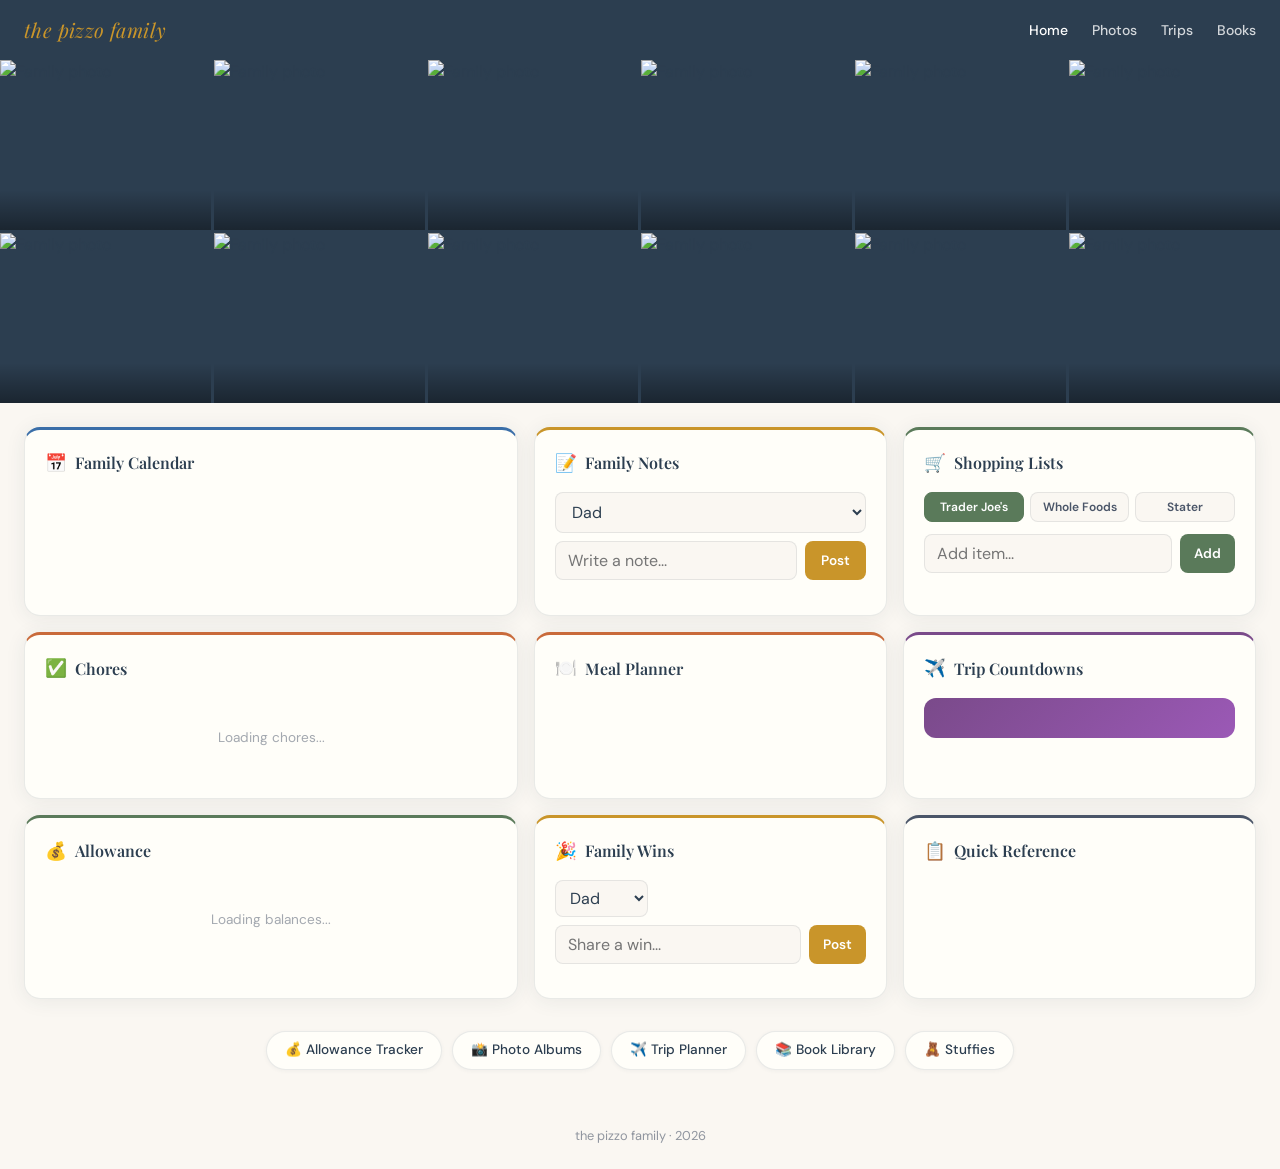
==== hub.html @ 110506f6 "Add Chores and Allowance read-only widgets - Chores widget: shows each kid's weekly earnings and tod" ====
<!DOCTYPE html>
<html lang="en">
<head>
    <meta charset="UTF-8">
    <meta name="viewport" content="width=device-width, initial-scale=1.0">
    <title>Pizzo Family Hub</title>
    <link rel="preconnect" href="https://fonts.googleapis.com">
    <link rel="preconnect" href="https://fonts.gstatic.com" crossorigin>
    <link href="https://fonts.googleapis.com/css2?family=Playfair+Display:ital,wght@0,400;0,600;0,700;1,400&family=DM+Sans:wght@400;500;600;700&display=swap" rel="stylesheet">
    <link rel="stylesheet" href="hub.css">
    <script src="https://www.gstatic.com/firebasejs/10.7.1/firebase-app-compat.js"></script>
    <script src="https://www.gstatic.com/firebasejs/10.7.1/firebase-database-compat.js"></script>
</head>
<body>

    <!-- Header -->
    <header class="hub-header">
        <div class="hub-header-inner">
            <a href="/hub.html" class="hub-logo"><em>the pizzo family</em></a>
            <nav class="hub-nav">
                <a href="/hub.html" class="hub-nav-link active">Home</a>
                <a href="/index.html" class="hub-nav-link">Photos</a>
                <a href="https://gabriel-trip-planner.netlify.app/" class="hub-nav-link">Trips</a>
                <a href="https://helenas-book-library.netlify.app/" class="hub-nav-link">Books</a>
            </nav>
        </div>
    </header>

    <!-- Photo Grid -->
    <section class="photo-grid">
        <div class="photo-grid-item"><img src="https://i.imgur.com/hs554rR.jpeg" alt="Family photo"><div class="photo-caption"></div></div>
        <div class="photo-grid-item"><img src="https://i.imgur.com/UxW60hx.jpeg" alt="Family photo"><div class="photo-caption"></div></div>
        <div class="photo-grid-item"><img src="https://i.imgur.com/bVp8I7u.jpeg" alt="Family photo"><div class="photo-caption"></div></div>
        <div class="photo-grid-item"><img src="https://i.imgur.com/3QiGgLa.jpeg" alt="Family photo"><div class="photo-caption"></div></div>
        <div class="photo-grid-item"><img src="https://i.imgur.com/uPMRhnF.jpeg" alt="Family photo"><div class="photo-caption"></div></div>
        <div class="photo-grid-item"><img src="https://i.imgur.com/1Nb2UMs.jpeg" alt="Family photo"><div class="photo-caption"></div></div>
        <div class="photo-grid-item"><img src="https://i.imgur.com/p9E9lai.jpeg" alt="Family photo"><div class="photo-caption"></div></div>
        <div class="photo-grid-item"><img src="https://i.imgur.com/K3nSDpT.jpeg" alt="Family photo"><div class="photo-caption"></div></div>
        <div class="photo-grid-item"><img src="https://i.imgur.com/9d0xZsc.jpeg" alt="Family photo"><div class="photo-caption"></div></div>
        <div class="photo-grid-item"><img src="https://i.imgur.com/GFf8aZe.jpeg" alt="Family photo"><div class="photo-caption"></div></div>
        <div class="photo-grid-item"><img src="https://i.imgur.com/hs554rR.jpeg" alt="Family photo"><div class="photo-caption"></div></div>
        <div class="photo-grid-item"><img src="https://i.imgur.com/UxW60hx.jpeg" alt="Family photo"><div class="photo-caption"></div></div>
    </section>

    <!-- Widget Grid -->
    <main class="widget-grid-container">
        <div class="widget-grid">

            <!-- Calendar Widget -->
            <div class="widget widget-calendar" id="widget-calendar">
                <div class="widget-header">
                    <div class="widget-title-group">
                        <span class="widget-icon">📅</span>
                        <h2 class="widget-title">Family Calendar</h2>
                    </div>
                    <a href="https://calendar.google.com" target="_blank" class="widget-action">Open →</a>
                </div>
                <div class="widget-body">
                    <div class="cal-mini" id="cal-mini"></div>
                    <div class="cal-events" id="cal-events"></div>
                    <div class="cal-error" id="cal-error" style="display:none;">Could not load calendar</div>
                </div>
            </div>

            <!-- Notes Widget -->
            <div class="widget widget-notes" id="widget-notes">
                <div class="widget-header">
                    <div class="widget-title-group">
                        <span class="widget-icon">📝</span>
                        <h2 class="widget-title">Family Notes</h2>
                    </div>
                    <span class="widget-action">Add →</span>
                </div>
                <div class="widget-body">
                    <div class="notes-form">
                        <select id="notes-author" class="notes-select">
                            <option value="Dad">Dad</option>
                            <option value="Mom">Mom</option>
                            <option value="Helena">Helena</option>
                            <option value="Maria">Maria</option>
                        </select>
                        <div class="notes-input-row">
                            <input type="text" id="notes-text" class="notes-input" placeholder="Write a note..." maxlength="200">
                            <button id="notes-post-btn" class="notes-post-btn">Post</button>
                        </div>
                    </div>
                    <div class="notes-list" id="notes-list"></div>
                </div>
            </div>

            <!-- Shopping Widget -->
            <div class="widget widget-shopping" id="widget-shopping">
                <div class="widget-header">
                    <div class="widget-title-group">
                        <span class="widget-icon">🛒</span>
                        <h2 class="widget-title">Shopping Lists</h2>
                    </div>
                    <span class="widget-action">View →</span>
                </div>
                <div class="widget-body">
                    <div class="shop-tabs">
                        <button class="shop-tab active" data-store="traderjoes">Trader Joe's</button>
                        <button class="shop-tab" data-store="wholefoods">Whole Foods</button>
                        <button class="shop-tab" data-store="stater">Stater</button>
                    </div>
                    <div class="shop-add-row">
                        <input type="text" id="shop-input" class="shop-input" placeholder="Add item...">
                        <button id="shop-add-btn" class="shop-add-btn">Add</button>
                    </div>
                    <div class="shop-list" id="shop-list"></div>
                    <div class="shop-footer" id="shop-footer"></div>
                </div>
            </div>

            <!-- Chores Widget -->
            <div class="widget widget-chores" id="widget-chores">
                <div class="widget-header">
                    <div class="widget-title-group">
                        <span class="widget-icon">✅</span>
                        <h2 class="widget-title">Chores</h2>
                    </div>
                    <a href="/kids-money-tracker.html" target="_blank" class="widget-action">Full board →</a>
                </div>
                <div class="widget-body">
                    <div class="chores-summary" id="chores-summary">
                        <div class="widget-placeholder">Loading chores...</div>
                    </div>
                </div>
            </div>

            <!-- Meals Widget -->
            <div class="widget widget-meals" id="widget-meals">
                <div class="widget-header">
                    <div class="widget-title-group">
                        <span class="widget-icon">🍽️</span>
                        <h2 class="widget-title">Meal Planner</h2>
                    </div>
                    <button class="widget-action" id="meals-clear-btn">Clear week</button>
                </div>
                <div class="widget-body">
                    <div class="meals-grid" id="meals-grid"></div>
                </div>
            </div>

            <!-- Countdown Widget -->
            <div class="widget widget-countdown" id="widget-countdown">
                <div class="widget-header">
                    <div class="widget-title-group">
                        <span class="widget-icon">✈️</span>
                        <h2 class="widget-title">Trip Countdowns</h2>
                    </div>
                    <button class="widget-action" id="trips-manage-btn">Manage →</button>
                </div>
                <div class="widget-body">
                    <div class="countdown-hero" id="countdown-hero"></div>
                    <div class="countdown-list" id="countdown-list"></div>
                    <div class="countdown-empty" id="countdown-empty" style="display:none;">No trips planned yet — add one!</div>
                </div>
            </div>

            <!-- Allowance Widget -->
            <div class="widget widget-allowance" id="widget-allowance">
                <div class="widget-header">
                    <div class="widget-title-group">
                        <span class="widget-icon">💰</span>
                        <h2 class="widget-title">Allowance</h2>
                    </div>
                    <a href="/kids-money-tracker.html" target="_blank" class="widget-action">View history →</a>
                </div>
                <div class="widget-body">
                    <div class="allowance-summary" id="allowance-summary">
                        <div class="widget-placeholder">Loading balances...</div>
                    </div>
                </div>
            </div>

            <!-- Wins Widget -->
            <div class="widget widget-wins" id="widget-wins">
                <div class="widget-header">
                    <div class="widget-title-group">
                        <span class="widget-icon">🎉</span>
                        <h2 class="widget-title">Family Wins</h2>
                    </div>
                    <span class="widget-action">Celebrate →</span>
                </div>
                <div class="widget-body">
                    <div class="wins-form">
                        <div class="wins-form-top">
                            <select id="wins-author" class="wins-select">
                                <option value="Dad">Dad</option>
                                <option value="Mom">Mom</option>
                                <option value="Helena">Helena</option>
                                <option value="Maria">Maria</option>
                            </select>
                            <div class="wins-emoji-picker" id="wins-emoji-picker"></div>
                        </div>
                        <div class="wins-input-row">
                            <input type="text" id="wins-text" class="wins-input" placeholder="Share a win..." maxlength="150">
                            <button id="wins-post-btn" class="wins-post-btn">Post</button>
                        </div>
                    </div>
                    <div class="wins-list" id="wins-list"></div>
                </div>
            </div>

            <!-- Quick Reference Widget -->
            <div class="widget widget-quickref" id="widget-quickref">
                <div class="widget-header">
                    <div class="widget-title-group">
                        <span class="widget-icon">📋</span>
                        <h2 class="widget-title">Quick Reference</h2>
                    </div>
                    <span class="widget-action">Edit →</span>
                </div>
                <div class="widget-body">
                    <div class="quickref-list" id="quickref-list"></div>
                </div>
            </div>

        </div>
    </main>

    <!-- App Links Row -->
    <section class="app-links">
        <a href="/kids-money-tracker.html" class="app-link-pill">💰 Allowance Tracker</a>
        <a href="/index.html" class="app-link-pill">📸 Photo Albums</a>
        <a href="https://gabriel-trip-planner.netlify.app/" class="app-link-pill">✈️ Trip Planner</a>
        <a href="https://helenas-book-library.netlify.app/" class="app-link-pill">📚 Book Library</a>
        <a href="https://el-project-de-stuffies.netlify.app/" class="app-link-pill">🧸 Stuffies</a>
    </section>

    <!-- Footer -->
    <footer class="hub-footer">
        <p>the pizzo family &middot; 2026</p>
    </footer>

    <!-- Trip Manage Modal -->
    <div class="modal-overlay" id="trips-modal" style="display:none;">
        <div class="modal">
            <div class="modal-header">
                <h3 class="modal-title">Manage Trips</h3>
                <button class="modal-close" id="trips-modal-close">&times;</button>
            </div>
            <div class="modal-body" id="trips-modal-body"></div>
            <div class="modal-footer">
                <button class="modal-add-btn" id="trips-add-btn">+ Add Trip</button>
            </div>
        </div>
    </div>

    <script src="hub.js"></script>
</body>
</html>
---- hub.css ----
/* ============================================
   Pizzo Family Hub — Styles
   ============================================ */

/* --- CSS Variables --- */
:root {
    --cream: #FAF7F2;
    --warm-white: #FFFEF9;
    --slate: #2C3E50;
    --slate-light: #4A5568;
    --gold: #C9952A;
    --gold-light: #F0D080;
    --terracotta: #C96A3A;
    --sage: #5A7A5A;
    --sage-light: #E8F0E8;
    --sky: #3A6EA8;
    --sky-light: #E8F0F8;
    --plum: #7A4A8A;
    --border: rgba(44, 62, 80, 0.1);
    --shadow: 0 2px 20px rgba(44, 62, 80, 0.08);
    --shadow-hover: 0 8px 40px rgba(44, 62, 80, 0.15);
}

/* --- Reset & Base --- */
*, *::before, *::after {
    box-sizing: border-box;
    margin: 0;
    padding: 0;
}

body {
    font-family: 'DM Sans', sans-serif;
    background: var(--cream);
    color: var(--slate);
    line-height: 1.5;
    -webkit-font-smoothing: antialiased;
}

/* --- Header --- */
.hub-header {
    background: var(--slate);
    position: sticky;
    top: 0;
    z-index: 100;
}

.hub-header-inner {
    max-width: 1280px;
    margin: 0 auto;
    padding: 0 24px;
    height: 60px;
    display: flex;
    align-items: center;
    justify-content: space-between;
}

.hub-logo {
    font-family: 'Playfair Display', serif;
    font-size: 1.25rem;
    color: var(--gold);
    text-decoration: none;
    letter-spacing: 0.02em;
}

.hub-nav {
    display: flex;
    gap: 24px;
}

.hub-nav-link {
    font-family: 'DM Sans', sans-serif;
    font-size: 0.875rem;
    font-weight: 500;
    color: rgba(255, 255, 255, 0.8);
    text-decoration: none;
    transition: color 0.2s;
}

.hub-nav-link:hover,
.hub-nav-link.active {
    color: #fff;
}

/* --- Photo Grid --- */
.photo-grid {
    display: grid;
    grid-template-columns: repeat(6, 1fr);
    grid-template-rows: repeat(2, 170px);
    gap: 3px;
    background: var(--slate);
}

.photo-grid-item {
    position: relative;
    overflow: hidden;
}

.photo-grid-item img {
    width: 100%;
    height: 100%;
    object-fit: cover;
    display: block;
    transition: transform 0.3s, filter 0.3s;
}

.photo-grid-item:hover img {
    transform: scale(1.05);
    filter: brightness(1.08);
}

.photo-caption {
    position: absolute;
    bottom: 0;
    left: 0;
    right: 0;
    height: 40px;
    background: linear-gradient(transparent, rgba(0, 0, 0, 0.4));
    display: flex;
    align-items: flex-end;
    padding: 0 8px 6px;
    font-size: 0.7rem;
    color: rgba(255, 255, 255, 0.9);
    pointer-events: none;
}

/* --- Widget Grid Container --- */
.widget-grid-container {
    max-width: 1280px;
    margin: 0 auto;
    padding: 24px;
}

.widget-grid {
    display: grid;
    grid-template-columns: 1.4fr 1fr 1fr;
    gap: 16px;
}

/* --- Widget Shell --- */
.widget {
    background: var(--warm-white);
    border-radius: 16px;
    border: 1px solid var(--border);
    box-shadow: var(--shadow);
    padding: 20px;
    border-top: 3px solid var(--slate-light);
    transition: transform 0.2s, box-shadow 0.2s;
}

.widget:hover {
    transform: translateY(-2px);
    box-shadow: var(--shadow-hover);
}

/* Widget accent colors */
.widget-calendar { border-top-color: var(--sky); }
.widget-notes { border-top-color: var(--gold); }
.widget-shopping { border-top-color: var(--sage); }
.widget-chores { border-top-color: var(--terracotta); }
.widget-meals { border-top-color: var(--terracotta); }
.widget-countdown { border-top-color: var(--plum); }
.widget-allowance { border-top-color: var(--sage); }
.widget-wins { border-top-color: var(--gold); }
.widget-quickref { border-top-color: var(--slate-light); }

/* Widget Header */
.widget-header {
    display: flex;
    align-items: center;
    justify-content: space-between;
    margin-bottom: 16px;
}

.widget-title-group {
    display: flex;
    align-items: center;
    gap: 8px;
}

.widget-icon {
    font-size: 1.1rem;
}

.widget-title {
    font-family: 'Playfair Display', serif;
    font-size: 1rem;
    font-weight: 600;
    color: var(--slate);
}

.widget-action {
    font-size: 0.8rem;
    font-weight: 500;
    color: var(--slate-light);
    text-decoration: none;
    opacity: 0;
    transition: opacity 0.2s;
    cursor: pointer;
}

.widget:hover .widget-action {
    opacity: 1;
}

/* Widget Body */
.widget-body {
    min-height: 80px;
}

.widget-placeholder {
    display: flex;
    align-items: center;
    justify-content: center;
    height: 80px;
    color: var(--slate-light);
    font-size: 0.85rem;
    opacity: 0.5;
}

/* --- Calendar Widget --- */
.cal-mini {
    margin-bottom: 14px;
}

.cal-mini-header {
    display: flex;
    align-items: center;
    justify-content: space-between;
    margin-bottom: 8px;
}

.cal-mini-title {
    font-family: 'Playfair Display', serif;
    font-size: 0.85rem;
    font-weight: 600;
    color: var(--slate);
}

.cal-mini-nav {
    background: none;
    border: none;
    cursor: pointer;
    font-size: 0.9rem;
    color: var(--slate-light);
    padding: 2px 6px;
    border-radius: 4px;
    transition: background 0.15s;
}

.cal-mini-nav:hover {
    background: var(--cream);
}

.cal-mini-grid {
    display: grid;
    grid-template-columns: repeat(7, 1fr);
    gap: 2px;
    text-align: center;
}

.cal-mini-dow {
    font-size: 0.65rem;
    font-weight: 600;
    color: var(--slate-light);
    padding: 4px 0;
    text-transform: uppercase;
}

.cal-mini-day {
    font-size: 0.75rem;
    padding: 4px 0;
    border-radius: 6px;
    position: relative;
    color: var(--slate-light);
}

.cal-mini-day.today {
    background: var(--sky);
    color: #fff;
    font-weight: 700;
}

.cal-mini-day.has-event::after {
    content: '';
    position: absolute;
    bottom: 2px;
    left: 50%;
    transform: translateX(-50%);
    width: 4px;
    height: 4px;
    border-radius: 50%;
    background: var(--sky);
}

.cal-mini-day.today.has-event::after {
    background: #fff;
}

.cal-mini-day.other-month {
    opacity: 0.3;
}

.cal-events {
    display: flex;
    flex-direction: column;
    gap: 8px;
}

.cal-event-card {
    display: flex;
    align-items: center;
    gap: 10px;
    padding: 10px 12px;
    background: var(--sky-light);
    border-radius: 8px;
    border-left: 3px solid var(--sky);
}

.cal-event-date {
    text-align: center;
    min-width: 36px;
    flex-shrink: 0;
}

.cal-event-month {
    font-size: 0.6rem;
    font-weight: 700;
    text-transform: uppercase;
    color: var(--sky);
    line-height: 1;
}

.cal-event-day {
    font-size: 1.1rem;
    font-weight: 700;
    color: var(--slate);
    line-height: 1.2;
}

.cal-event-name {
    font-size: 0.85rem;
    color: var(--slate);
    font-weight: 500;
}

.cal-error {
    text-align: center;
    padding: 20px 0;
    color: var(--slate-light);
    font-size: 0.85rem;
    opacity: 0.6;
}

/* --- Chores Widget --- */
.chores-summary {
    display: flex;
    flex-direction: column;
    gap: 10px;
}

.chores-kid-row {
    display: flex;
    align-items: center;
    justify-content: space-between;
    padding: 12px 14px;
    background: var(--cream);
    border-radius: 10px;
}

.chores-kid-name {
    font-weight: 600;
    font-size: 0.9rem;
    color: var(--slate);
}

.chores-kid-earnings {
    font-size: 1.1rem;
    font-weight: 700;
    color: var(--terracotta);
}

.chores-kid-label {
    font-size: 0.7rem;
    color: var(--slate-light);
    opacity: 0.7;
}

/* --- Allowance Widget --- */
.allowance-summary {
    display: flex;
    flex-direction: column;
    gap: 10px;
}

.allowance-kid-row {
    display: flex;
    align-items: center;
    justify-content: space-between;
    padding: 12px 14px;
    background: var(--cream);
    border-radius: 10px;
}

.allowance-kid-name {
    font-weight: 600;
    font-size: 0.9rem;
    color: var(--slate);
}

.allowance-kid-balance {
    font-size: 1.3rem;
    font-weight: 700;
    color: var(--sage);
}

/* --- Family Wins Widget --- */
.wins-form {
    margin-bottom: 14px;
}

.wins-form-top {
    display: flex;
    gap: 8px;
    align-items: center;
    margin-bottom: 8px;
}

.wins-select {
    padding: 6px 10px;
    border: 1px solid var(--border);
    border-radius: 8px;
    background: var(--cream);
    color: var(--slate);
    font-family: 'DM Sans', sans-serif;
    font-size: 16px;
    cursor: pointer;
}

.wins-select:focus {
    outline: none;
    border-color: var(--gold);
}

.wins-emoji-picker {
    display: flex;
    gap: 4px;
    flex-wrap: wrap;
    flex: 1;
}

.wins-emoji-btn {
    width: 28px;
    height: 28px;
    border: 2px solid transparent;
    border-radius: 6px;
    background: none;
    font-size: 0.9rem;
    cursor: pointer;
    transition: all 0.1s;
    display: flex;
    align-items: center;
    justify-content: center;
}

.wins-emoji-btn:hover {
    background: var(--cream);
}

.wins-emoji-btn.selected {
    border-color: var(--gold);
    background: var(--gold-light);
}

.wins-input-row {
    display: flex;
    gap: 8px;
}

.wins-input {
    flex: 1;
    padding: 8px 12px;
    border: 1px solid var(--border);
    border-radius: 8px;
    background: var(--cream);
    color: var(--slate);
    font-family: 'DM Sans', sans-serif;
    font-size: 16px;
}

.wins-input:focus {
    outline: none;
    border-color: var(--gold);
}

.wins-post-btn {
    padding: 8px 14px;
    background: var(--gold);
    color: #fff;
    border: none;
    border-radius: 8px;
    font-family: 'DM Sans', sans-serif;
    font-size: 0.85rem;
    font-weight: 600;
    cursor: pointer;
    transition: background 0.15s;
}

.wins-post-btn:hover {
    background: var(--terracotta);
}

.wins-list {
    display: flex;
    flex-direction: column;
    gap: 8px;
}

.win-item {
    display: flex;
    align-items: flex-start;
    gap: 8px;
    padding: 10px 12px;
    background: var(--cream);
    border-radius: 8px;
}

.win-emoji {
    font-size: 1.2rem;
    flex-shrink: 0;
}

.win-content {
    flex: 1;
}

.win-text {
    font-size: 0.85rem;
    color: var(--slate);
}

.win-meta {
    font-size: 0.7rem;
    color: var(--slate-light);
    opacity: 0.6;
    margin-top: 2px;
}

/* --- Meal Planner Widget --- */
.meals-grid {
    display: grid;
    grid-template-columns: repeat(4, 1fr);
    gap: 8px;
}

.meal-tile {
    background: var(--cream);
    border-radius: 10px;
    padding: 10px;
    text-align: center;
    cursor: pointer;
    transition: background 0.15s;
    min-height: 64px;
    display: flex;
    flex-direction: column;
    justify-content: center;
}

.meal-tile:hover {
    background: #f0ede8;
}

.meal-tile-day {
    font-size: 0.65rem;
    font-weight: 700;
    text-transform: uppercase;
    color: var(--terracotta);
    letter-spacing: 0.05em;
    margin-bottom: 4px;
}

.meal-tile-meal {
    font-size: 0.8rem;
    color: var(--slate);
    font-weight: 500;
}

.meal-tile-empty {
    font-size: 0.75rem;
    color: var(--slate-light);
    opacity: 0.5;
    font-style: italic;
}

.meal-tile-input {
    width: 100%;
    border: 1px solid var(--terracotta);
    border-radius: 6px;
    padding: 4px 6px;
    font-family: 'DM Sans', sans-serif;
    font-size: 16px;
    text-align: center;
    background: #fff;
    color: var(--slate);
}

.meal-tile-input:focus {
    outline: none;
    border-color: var(--terracotta);
}

/* --- Shopping Widget --- */
.shop-tabs {
    display: flex;
    gap: 6px;
    margin-bottom: 12px;
}

.shop-tab {
    flex: 1;
    padding: 6px 0;
    border: 1px solid var(--border);
    border-radius: 8px;
    background: var(--cream);
    color: var(--slate-light);
    font-family: 'DM Sans', sans-serif;
    font-size: 0.75rem;
    font-weight: 600;
    cursor: pointer;
    transition: all 0.15s;
}

.shop-tab.active {
    background: var(--sage);
    color: #fff;
    border-color: var(--sage);
}

.shop-add-row {
    display: flex;
    gap: 8px;
    margin-bottom: 12px;
}

.shop-input {
    flex: 1;
    padding: 8px 12px;
    border: 1px solid var(--border);
    border-radius: 8px;
    background: var(--cream);
    color: var(--slate);
    font-family: 'DM Sans', sans-serif;
    font-size: 16px;
}

.shop-input:focus {
    outline: none;
    border-color: var(--sage);
}

.shop-add-btn {
    padding: 8px 14px;
    background: var(--sage);
    color: #fff;
    border: none;
    border-radius: 8px;
    font-family: 'DM Sans', sans-serif;
    font-size: 0.85rem;
    font-weight: 600;
    cursor: pointer;
    transition: background 0.15s;
}

.shop-add-btn:hover {
    background: var(--terracotta);
}

.shop-list {
    display: flex;
    flex-direction: column;
    gap: 4px;
    max-height: 220px;
    overflow-y: auto;
}

.shop-item {
    display: flex;
    align-items: center;
    gap: 8px;
    padding: 6px 8px;
    border-radius: 6px;
    font-size: 0.85rem;
    transition: background 0.1s;
}

.shop-item:hover {
    background: var(--cream);
}

.shop-item input[type="checkbox"] {
    width: 18px;
    height: 18px;
    cursor: pointer;
    accent-color: var(--sage);
    flex-shrink: 0;
}

.shop-item-name {
    flex: 1;
    color: var(--slate);
}

.shop-item.checked .shop-item-name {
    text-decoration: line-through;
    opacity: 0.5;
}

.shop-footer {
    display: flex;
    align-items: center;
    justify-content: space-between;
    margin-top: 10px;
    font-size: 0.75rem;
    color: var(--slate-light);
}

.shop-clear-btn {
    background: none;
    border: none;
    color: var(--terracotta);
    font-size: 0.75rem;
    font-weight: 600;
    cursor: pointer;
    font-family: 'DM Sans', sans-serif;
}

.shop-clear-btn:hover {
    text-decoration: underline;
}

.shop-empty {
    text-align: center;
    padding: 16px 0;
    color: var(--sage);
    font-size: 0.85rem;
    opacity: 0.7;
}

/* --- Notes Widget --- */
.notes-form {
    margin-bottom: 14px;
}

.notes-select {
    width: 100%;
    padding: 8px 12px;
    border: 1px solid var(--border);
    border-radius: 8px;
    background: var(--cream);
    color: var(--slate);
    font-family: 'DM Sans', sans-serif;
    font-size: 16px;
    margin-bottom: 8px;
    cursor: pointer;
}

.notes-input-row {
    display: flex;
    gap: 8px;
}

.notes-input {
    flex: 1;
    padding: 8px 12px;
    border: 1px solid var(--border);
    border-radius: 8px;
    background: var(--cream);
    color: var(--slate);
    font-family: 'DM Sans', sans-serif;
    font-size: 16px;
}

.notes-input:focus,
.notes-select:focus {
    outline: none;
    border-color: var(--gold);
}

.notes-post-btn {
    padding: 8px 16px;
    background: var(--gold);
    color: #fff;
    border: none;
    border-radius: 8px;
    font-family: 'DM Sans', sans-serif;
    font-size: 0.85rem;
    font-weight: 600;
    cursor: pointer;
    transition: background 0.15s;
    white-space: nowrap;
}

.notes-post-btn:hover {
    background: var(--terracotta);
}

.notes-list {
    display: flex;
    flex-direction: column;
    gap: 8px;
    max-height: 260px;
    overflow-y: auto;
}

.note-item {
    display: flex;
    align-items: flex-start;
    gap: 10px;
    padding: 10px 12px;
    background: var(--cream);
    border-radius: 8px;
    position: relative;
}

.note-author {
    font-size: 0.7rem;
    font-weight: 700;
    padding: 2px 8px;
    border-radius: 4px;
    color: #fff;
    white-space: nowrap;
    flex-shrink: 0;
}

.note-author[data-author="Dad"] { background: var(--sky); }
.note-author[data-author="Mom"] { background: var(--plum); }
.note-author[data-author="Helena"] { background: var(--terracotta); }
.note-author[data-author="Maria"] { background: var(--sage); }

.note-content {
    flex: 1;
    min-width: 0;
}

.note-text {
    font-size: 0.85rem;
    color: var(--slate);
    word-break: break-word;
}

.note-time {
    font-size: 0.7rem;
    color: var(--slate-light);
    opacity: 0.6;
    margin-top: 2px;
}

.note-delete {
    background: none;
    border: none;
    color: var(--slate-light);
    font-size: 1rem;
    cursor: pointer;
    opacity: 0;
    transition: opacity 0.15s;
    padding: 0 4px;
    flex-shrink: 0;
}

.note-item:hover .note-delete {
    opacity: 0.5;
}

.note-delete:hover {
    opacity: 1 !important;
    color: var(--terracotta);
}

/* --- Trip Countdown Widget --- */
.countdown-hero {
    background: linear-gradient(135deg, var(--plum), #9B59B6);
    border-radius: 12px;
    padding: 20px;
    color: #fff;
    text-align: center;
    margin-bottom: 12px;
}

.countdown-hero-emoji {
    font-size: 2rem;
    margin-bottom: 4px;
}

.countdown-hero-name {
    font-family: 'Playfair Display', serif;
    font-size: 1.1rem;
    font-weight: 600;
    margin-bottom: 8px;
}

.countdown-hero-days {
    font-size: 2.5rem;
    font-weight: 700;
    line-height: 1;
}

.countdown-hero-label {
    font-size: 0.75rem;
    opacity: 0.85;
    margin-top: 2px;
}

.countdown-list {
    display: flex;
    flex-direction: column;
    gap: 8px;
}

.countdown-list-item {
    display: flex;
    align-items: center;
    justify-content: space-between;
    padding: 8px 12px;
    background: var(--cream);
    border-radius: 8px;
    font-size: 0.85rem;
}

.countdown-list-item-name {
    display: flex;
    align-items: center;
    gap: 6px;
}

.countdown-list-item-days {
    font-weight: 600;
    color: var(--plum);
    white-space: nowrap;
}

.countdown-empty {
    text-align: center;
    padding: 24px 0;
    color: var(--slate-light);
    font-size: 0.85rem;
    opacity: 0.6;
}

/* --- Quick Reference Widget --- */
.quickref-list {
    display: flex;
    flex-direction: column;
    gap: 0;
}

.quickref-row {
    display: flex;
    align-items: center;
    padding: 8px 0;
    border-bottom: 1px solid var(--border);
    font-size: 0.85rem;
}

.quickref-row:last-child {
    border-bottom: none;
}

.quickref-label {
    font-weight: 600;
    color: var(--slate);
    min-width: 80px;
    flex-shrink: 0;
}

.quickref-value {
    color: var(--slate-light);
}

/* Quick Reference Edit Mode */
.quickref-edit {
    display: flex;
    flex-direction: column;
    gap: 6px;
}

.quickref-edit-row {
    display: flex;
    gap: 6px;
    align-items: center;
}

.quickref-edit-label,
.quickref-edit-value {
    flex: 1;
    padding: 6px 10px;
    border: 1px solid var(--border);
    border-radius: 6px;
    font-family: 'DM Sans', sans-serif;
    font-size: 16px;
    color: var(--slate);
    background: #fff;
}

.quickref-edit-label {
    max-width: 100px;
    font-weight: 600;
}

.quickref-edit-label:focus,
.quickref-edit-value:focus {
    outline: none;
    border-color: var(--slate-light);
}

.quickref-remove-btn {
    background: none;
    border: none;
    color: var(--slate-light);
    font-size: 1.1rem;
    cursor: pointer;
    padding: 4px;
    opacity: 0.5;
    transition: opacity 0.15s;
}

.quickref-remove-btn:hover {
    opacity: 1;
    color: var(--terracotta);
}

.quickref-edit-actions {
    display: flex;
    justify-content: space-between;
    align-items: center;
    margin-top: 8px;
}

.quickref-add-row-btn {
    background: none;
    border: none;
    color: var(--sky);
    font-size: 0.8rem;
    font-weight: 600;
    cursor: pointer;
    font-family: 'DM Sans', sans-serif;
}

.quickref-add-row-btn:hover {
    text-decoration: underline;
}

.quickref-edit-btns {
    display: flex;
    gap: 8px;
}

.quickref-cancel-btn,
.quickref-save-btn {
    padding: 6px 14px;
    border: none;
    border-radius: 6px;
    font-family: 'DM Sans', sans-serif;
    font-size: 0.8rem;
    font-weight: 600;
    cursor: pointer;
    transition: background 0.15s;
}

.quickref-cancel-btn {
    background: var(--cream);
    color: var(--slate-light);
}

.quickref-cancel-btn:hover {
    background: #e8e5e0;
}

.quickref-save-btn {
    background: var(--slate);
    color: #fff;
}

.quickref-save-btn:hover {
    background: var(--sky);
}

/* --- Modal --- */
.modal-overlay {
    position: fixed;
    inset: 0;
    background: rgba(44, 62, 80, 0.5);
    display: flex;
    align-items: center;
    justify-content: center;
    z-index: 200;
    padding: 24px;
}

.modal {
    background: var(--warm-white);
    border-radius: 16px;
    width: 100%;
    max-width: 440px;
    box-shadow: 0 20px 60px rgba(44, 62, 80, 0.25);
    max-height: 80vh;
    display: flex;
    flex-direction: column;
}

.modal-header {
    display: flex;
    align-items: center;
    justify-content: space-between;
    padding: 16px 20px;
    border-bottom: 1px solid var(--border);
}

.modal-title {
    font-family: 'Playfair Display', serif;
    font-size: 1.1rem;
    font-weight: 600;
    color: var(--slate);
}

.modal-close {
    background: none;
    border: none;
    font-size: 1.5rem;
    color: var(--slate-light);
    cursor: pointer;
    padding: 0 4px;
}

.modal-close:hover {
    color: var(--terracotta);
}

.modal-body {
    padding: 16px 20px;
    overflow-y: auto;
    flex: 1;
    display: flex;
    flex-direction: column;
    gap: 10px;
}

.modal-footer {
    padding: 12px 20px;
    border-top: 1px solid var(--border);
}

.modal-add-btn {
    background: none;
    border: none;
    color: var(--sky);
    font-size: 0.85rem;
    font-weight: 600;
    cursor: pointer;
    font-family: 'DM Sans', sans-serif;
}

.modal-add-btn:hover {
    text-decoration: underline;
}

/* Trip modal rows */
.trip-modal-row {
    display: flex;
    gap: 8px;
    align-items: center;
    padding: 8px;
    background: var(--cream);
    border-radius: 8px;
}

.trip-modal-emoji {
    width: 40px;
    padding: 6px;
    border: 1px solid var(--border);
    border-radius: 6px;
    font-size: 16px;
    text-align: center;
    background: #fff;
}

.trip-modal-name {
    flex: 1;
    padding: 6px 10px;
    border: 1px solid var(--border);
    border-radius: 6px;
    font-family: 'DM Sans', sans-serif;
    font-size: 16px;
    color: var(--slate);
    background: #fff;
}

.trip-modal-date {
    padding: 6px 10px;
    border: 1px solid var(--border);
    border-radius: 6px;
    font-family: 'DM Sans', sans-serif;
    font-size: 16px;
    color: var(--slate);
    background: #fff;
}

.trip-modal-delete {
    background: none;
    border: none;
    color: var(--slate-light);
    font-size: 1.1rem;
    cursor: pointer;
    opacity: 0.5;
}

.trip-modal-delete:hover {
    opacity: 1;
    color: var(--terracotta);
}

.trip-modal-save {
    width: 100%;
    padding: 8px;
    margin-top: 8px;
    background: var(--plum);
    color: #fff;
    border: none;
    border-radius: 8px;
    font-family: 'DM Sans', sans-serif;
    font-size: 0.85rem;
    font-weight: 600;
    cursor: pointer;
    transition: background 0.15s;
}

.trip-modal-save:hover {
    background: var(--sky);
}

/* --- App Links Row --- */
.app-links {
    max-width: 1280px;
    margin: 0 auto;
    padding: 8px 24px 32px;
    display: flex;
    flex-wrap: wrap;
    gap: 10px;
    justify-content: center;
}

.app-link-pill {
    display: inline-flex;
    align-items: center;
    gap: 6px;
    padding: 8px 18px;
    background: var(--warm-white);
    border: 1px solid var(--border);
    border-radius: 999px;
    font-size: 0.85rem;
    font-weight: 500;
    color: var(--slate);
    text-decoration: none;
    transition: all 0.2s;
    box-shadow: 0 1px 4px rgba(44, 62, 80, 0.05);
}

.app-link-pill:hover {
    background: var(--slate);
    color: #fff;
    box-shadow: var(--shadow);
}

/* --- Footer --- */
.hub-footer {
    text-align: center;
    padding: 24px;
    font-size: 0.8rem;
    color: var(--slate-light);
    opacity: 0.6;
}

/* ============================================
   Responsive
   ============================================ */

/* Tablet */
@media (max-width: 960px) {
    .photo-grid {
        grid-template-columns: repeat(4, 1fr);
    }

    .widget-grid {
        grid-template-columns: 1fr 1fr;
    }
}

/* Mobile */
@media (max-width: 600px) {
    .photo-grid {
        grid-template-columns: repeat(3, 1fr);
        grid-template-rows: repeat(2, 130px);
    }

    .widget-grid {
        grid-template-columns: 1fr;
    }

    .hub-header-inner {
        padding: 0 16px;
    }

    .hub-nav {
        gap: 16px;
    }

    .hub-nav-link {
        font-size: 0.8rem;
    }

    .widget-grid-container {
        padding: 16px;
    }

    .widget-grid {
        gap: 12px;
    }

    .app-links {
        padding: 8px 16px 24px;
    }

    /* Ensure widget actions are always visible on touch */
    .widget-action {
        opacity: 1;
    }
}

/* Prevent iOS zoom on inputs */
input, select, textarea {
    font-size: 16px;
}
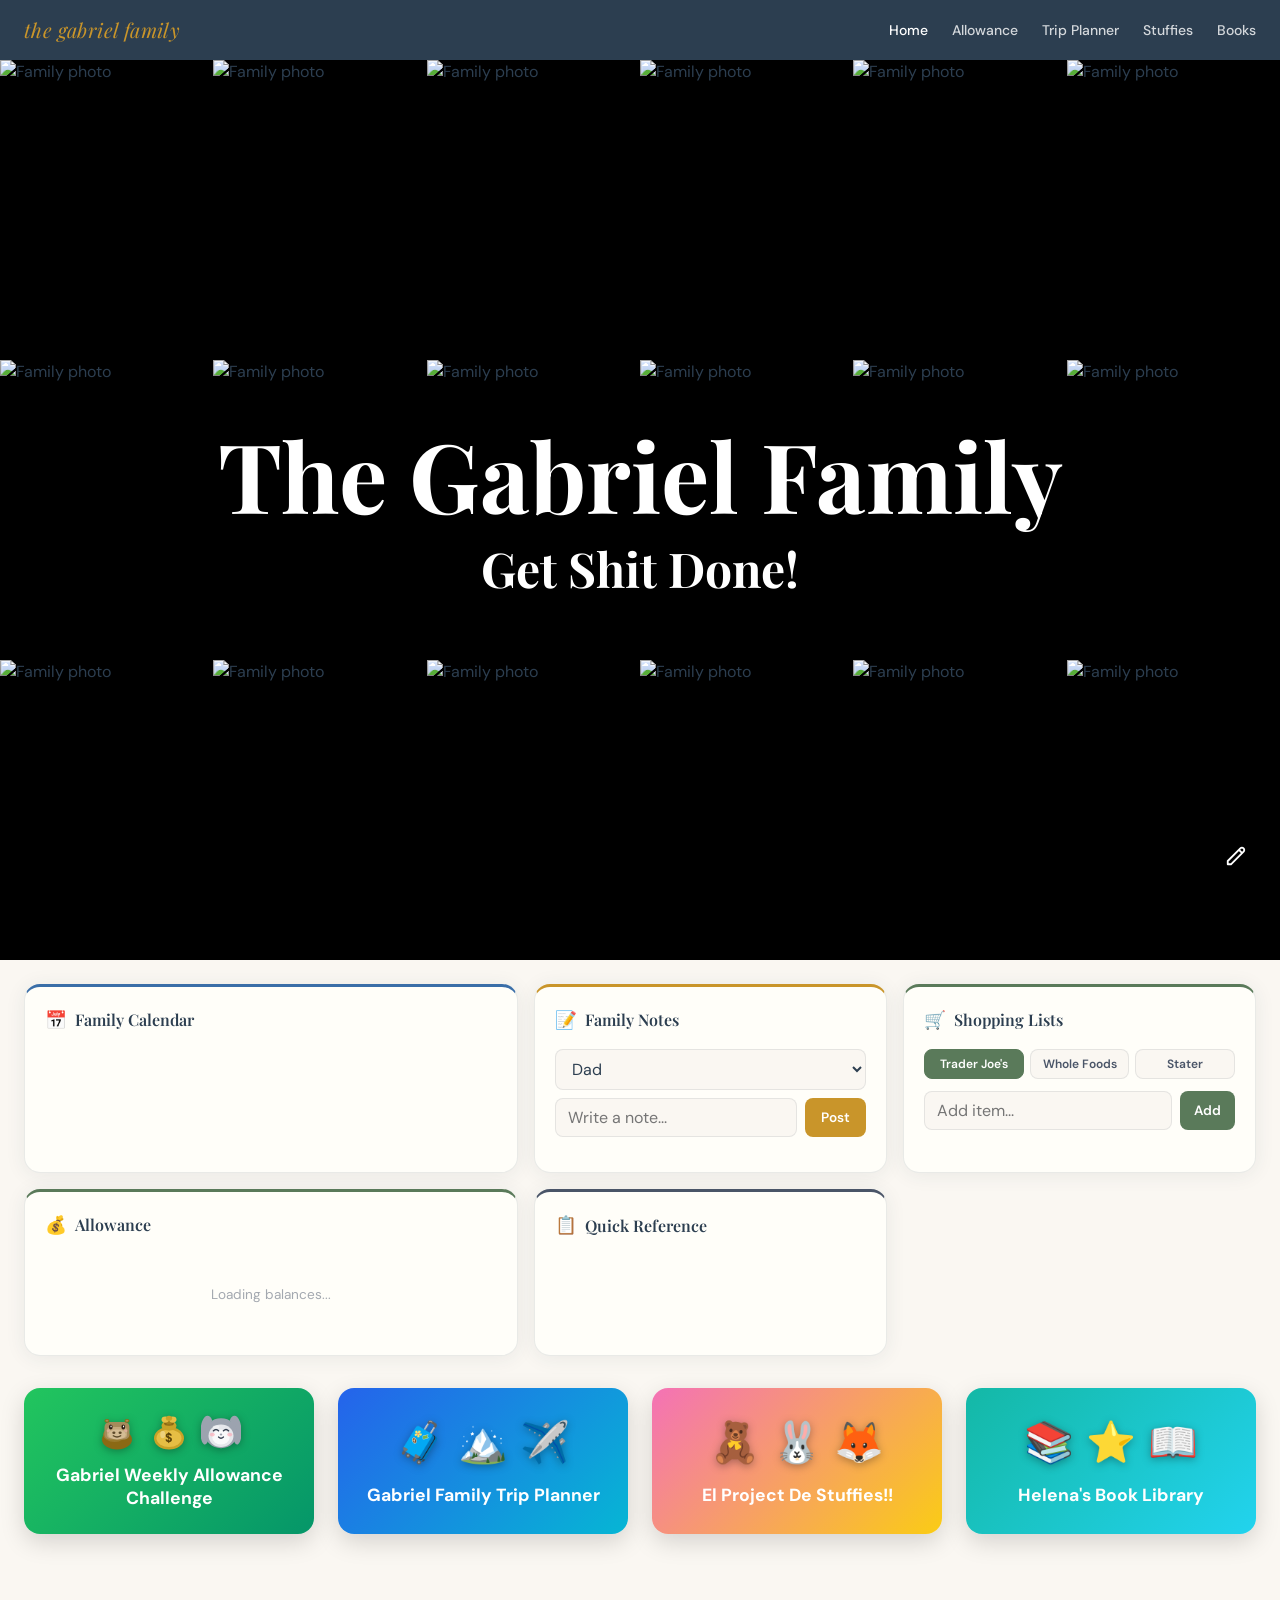
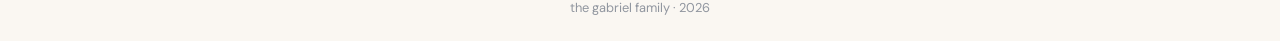
==== commit ff4f9b1b: "Revise hub: hero photo grid with edit mode, remove 4 widgets, add app tiles - Photo grid expanded to" ====
--- a/hub.html
+++ b/hub.html
@@ -3,43 +3,57 @@
 <head>
     <meta charset="UTF-8">
     <meta name="viewport" content="width=device-width, initial-scale=1.0">
-    <title>Pizzo Family Hub</title>
+    <title>Gabriel Family Hub</title>
     <link rel="preconnect" href="https://fonts.googleapis.com">
     <link rel="preconnect" href="https://fonts.gstatic.com" crossorigin>
     <link href="https://fonts.googleapis.com/css2?family=Playfair+Display:ital,wght@0,400;0,600;0,700;1,400&family=DM+Sans:wght@400;500;600;700&display=swap" rel="stylesheet">
     <link rel="stylesheet" href="hub.css">
     <script src="https://www.gstatic.com/firebasejs/10.7.1/firebase-app-compat.js"></script>
     <script src="https://www.gstatic.com/firebasejs/10.7.1/firebase-database-compat.js"></script>
+    <script src="https://www.gstatic.com/firebasejs/10.7.1/firebase-storage-compat.js"></script>
 </head>
 <body>
 
     <!-- Header -->
     <header class="hub-header">
         <div class="hub-header-inner">
-            <a href="/hub.html" class="hub-logo"><em>the pizzo family</em></a>
+            <a href="/hub.html" class="hub-logo"><em>the gabriel family</em></a>
             <nav class="hub-nav">
                 <a href="/hub.html" class="hub-nav-link active">Home</a>
-                <a href="/index.html" class="hub-nav-link">Photos</a>
-                <a href="https://gabriel-trip-planner.netlify.app/" class="hub-nav-link">Trips</a>
+                <a href="/kids-money-tracker.html" class="hub-nav-link">Allowance</a>
+                <a href="https://gabriel-trip-planner.netlify.app/" class="hub-nav-link">Trip Planner</a>
+                <a href="https://el-project-de-stuffies.netlify.app/" class="hub-nav-link">Stuffies</a>
                 <a href="https://helenas-book-library.netlify.app/" class="hub-nav-link">Books</a>
             </nav>
         </div>
     </header>
 
-    <!-- Photo Grid -->
-    <section class="photo-grid">
-        <div class="photo-grid-item"><img src="https://i.imgur.com/hs554rR.jpeg" alt="Family photo"><div class="photo-caption"></div></div>
-        <div class="photo-grid-item"><img src="https://i.imgur.com/UxW60hx.jpeg" alt="Family photo"><div class="photo-caption"></div></div>
-        <div class="photo-grid-item"><img src="https://i.imgur.com/bVp8I7u.jpeg" alt="Family photo"><div class="photo-caption"></div></div>
-        <div class="photo-grid-item"><img src="https://i.imgur.com/3QiGgLa.jpeg" alt="Family photo"><div class="photo-caption"></div></div>
-        <div class="photo-grid-item"><img src="https://i.imgur.com/uPMRhnF.jpeg" alt="Family photo"><div class="photo-caption"></div></div>
-        <div class="photo-grid-item"><img src="https://i.imgur.com/1Nb2UMs.jpeg" alt="Family photo"><div class="photo-caption"></div></div>
-        <div class="photo-grid-item"><img src="https://i.imgur.com/p9E9lai.jpeg" alt="Family photo"><div class="photo-caption"></div></div>
-        <div class="photo-grid-item"><img src="https://i.imgur.com/K3nSDpT.jpeg" alt="Family photo"><div class="photo-caption"></div></div>
-        <div class="photo-grid-item"><img src="https://i.imgur.com/9d0xZsc.jpeg" alt="Family photo"><div class="photo-caption"></div></div>
-        <div class="photo-grid-item"><img src="https://i.imgur.com/GFf8aZe.jpeg" alt="Family photo"><div class="photo-caption"></div></div>
-        <div class="photo-grid-item"><img src="https://i.imgur.com/hs554rR.jpeg" alt="Family photo"><div class="photo-caption"></div></div>
-        <div class="photo-grid-item"><img src="https://i.imgur.com/UxW60hx.jpeg" alt="Family photo"><div class="photo-caption"></div></div>
+    <!-- Photo Grid Hero -->
+    <section class="photo-hero">
+        <div class="photo-grid" id="photoGrid">
+        <div class="photo-grid-item"><img src="https://i.imgur.com/hs554rR.jpeg" alt="Family photo" loading="lazy"><div class="photo-caption"></div></div>
+        <div class="photo-grid-item"><img src="https://i.imgur.com/UxW60hx.jpeg" alt="Family photo" loading="lazy"><div class="photo-caption"></div></div>
+        <div class="photo-grid-item"><img src="https://i.imgur.com/bVp8I7u.jpeg" alt="Family photo" loading="lazy"><div class="photo-caption"></div></div>
+        <div class="photo-grid-item"><img src="https://i.imgur.com/3QiGgLa.jpeg" alt="Family photo" loading="lazy"><div class="photo-caption"></div></div>
+        <div class="photo-grid-item"><img src="https://i.imgur.com/uPMRhnF.jpeg" alt="Family photo" loading="lazy"><div class="photo-caption"></div></div>
+        <div class="photo-grid-item"><img src="https://i.imgur.com/1Nb2UMs.jpeg" alt="Family photo" loading="lazy"><div class="photo-caption"></div></div>
+        <div class="photo-grid-item"><img src="https://i.imgur.com/p9E9lai.jpeg" alt="Family photo" loading="lazy"><div class="photo-caption"></div></div>
+        <div class="photo-grid-item"><img src="https://i.imgur.com/K3nSDpT.jpeg" alt="Family photo" loading="lazy"><div class="photo-caption"></div></div>
+        <div class="photo-grid-item"><img src="https://i.imgur.com/9d0xZsc.jpeg" alt="Family photo" loading="lazy"><div class="photo-caption"></div></div>
+        <div class="photo-grid-item"><img src="https://i.imgur.com/GFf8aZe.jpeg" alt="Family photo" loading="lazy"><div class="photo-caption"></div></div>
+        <div class="photo-grid-item"><img src="https://i.imgur.com/hs554rR.jpeg" alt="Family photo" loading="lazy"><div class="photo-caption"></div></div>
+        <div class="photo-grid-item"><img src="https://i.imgur.com/UxW60hx.jpeg" alt="Family photo" loading="lazy"><div class="photo-caption"></div></div>
+        <div class="photo-grid-item"><img src="https://i.imgur.com/bVp8I7u.jpeg" alt="Family photo" loading="lazy"><div class="photo-caption"></div></div>
+        <div class="photo-grid-item"><img src="https://i.imgur.com/3QiGgLa.jpeg" alt="Family photo" loading="lazy"><div class="photo-caption"></div></div>
+        <div class="photo-grid-item"><img src="https://i.imgur.com/uPMRhnF.jpeg" alt="Family photo" loading="lazy"><div class="photo-caption"></div></div>
+        <div class="photo-grid-item"><img src="https://i.imgur.com/1Nb2UMs.jpeg" alt="Family photo" loading="lazy"><div class="photo-caption"></div></div>
+        <div class="photo-grid-item"><img src="https://i.imgur.com/p9E9lai.jpeg" alt="Family photo" loading="lazy"><div class="photo-caption"></div></div>
+        <div class="photo-grid-item"><img src="https://i.imgur.com/K3nSDpT.jpeg" alt="Family photo" loading="lazy"><div class="photo-caption"></div></div>
+        </div>
+        <div class="photo-hero-text">
+            <h1 class="photo-hero-title">The Gabriel Family</h1>
+            <p class="photo-hero-subtitle">Get Shit Done!</p>
+        </div>
     </section>
 
     <!-- Widget Grid -->
@@ -112,52 +126,6 @@
                 </div>
             </div>
 
-            <!-- Chores Widget -->
-            <div class="widget widget-chores" id="widget-chores">
-                <div class="widget-header">
-                    <div class="widget-title-group">
-                        <span class="widget-icon">✅</span>
-                        <h2 class="widget-title">Chores</h2>
-                    </div>
-                    <a href="/kids-money-tracker.html" target="_blank" class="widget-action">Full board →</a>
-                </div>
-                <div class="widget-body">
-                    <div class="chores-summary" id="chores-summary">
-                        <div class="widget-placeholder">Loading chores...</div>
-                    </div>
-                </div>
-            </div>
-
-            <!-- Meals Widget -->
-            <div class="widget widget-meals" id="widget-meals">
-                <div class="widget-header">
-                    <div class="widget-title-group">
-                        <span class="widget-icon">🍽️</span>
-                        <h2 class="widget-title">Meal Planner</h2>
-                    </div>
-                    <button class="widget-action" id="meals-clear-btn">Clear week</button>
-                </div>
-                <div class="widget-body">
-                    <div class="meals-grid" id="meals-grid"></div>
-                </div>
-            </div>
-
-            <!-- Countdown Widget -->
-            <div class="widget widget-countdown" id="widget-countdown">
-                <div class="widget-header">
-                    <div class="widget-title-group">
-                        <span class="widget-icon">✈️</span>
-                        <h2 class="widget-title">Trip Countdowns</h2>
-                    </div>
-                    <button class="widget-action" id="trips-manage-btn">Manage →</button>
-                </div>
-                <div class="widget-body">
-                    <div class="countdown-hero" id="countdown-hero"></div>
-                    <div class="countdown-list" id="countdown-list"></div>
-                    <div class="countdown-empty" id="countdown-empty" style="display:none;">No trips planned yet — add one!</div>
-                </div>
-            </div>
-
             <!-- Allowance Widget -->
             <div class="widget widget-allowance" id="widget-allowance">
                 <div class="widget-header">
@@ -174,35 +142,6 @@
                 </div>
             </div>
 
-            <!-- Wins Widget -->
-            <div class="widget widget-wins" id="widget-wins">
-                <div class="widget-header">
-                    <div class="widget-title-group">
-                        <span class="widget-icon">🎉</span>
-                        <h2 class="widget-title">Family Wins</h2>
-                    </div>
-                    <span class="widget-action">Celebrate →</span>
-                </div>
-                <div class="widget-body">
-                    <div class="wins-form">
-                        <div class="wins-form-top">
-                            <select id="wins-author" class="wins-select">
-                                <option value="Dad">Dad</option>
-                                <option value="Mom">Mom</option>
-                                <option value="Helena">Helena</option>
-                                <option value="Maria">Maria</option>
-                            </select>
-                            <div class="wins-emoji-picker" id="wins-emoji-picker"></div>
-                        </div>
-                        <div class="wins-input-row">
-                            <input type="text" id="wins-text" class="wins-input" placeholder="Share a win..." maxlength="150">
-                            <button id="wins-post-btn" class="wins-post-btn">Post</button>
-                        </div>
-                    </div>
-                    <div class="wins-list" id="wins-list"></div>
-                </div>
-            </div>
-
             <!-- Quick Reference Widget -->
             <div class="widget widget-quickref" id="widget-quickref">
                 <div class="widget-header">
@@ -220,33 +159,112 @@
         </div>
     </main>
 
-    <!-- App Links Row -->
-    <section class="app-links">
-        <a href="/kids-money-tracker.html" class="app-link-pill">💰 Allowance Tracker</a>
-        <a href="/index.html" class="app-link-pill">📸 Photo Albums</a>
-        <a href="https://gabriel-trip-planner.netlify.app/" class="app-link-pill">✈️ Trip Planner</a>
-        <a href="https://helenas-book-library.netlify.app/" class="app-link-pill">📚 Book Library</a>
-        <a href="https://el-project-de-stuffies.netlify.app/" class="app-link-pill">🧸 Stuffies</a>
+    <!-- App Tiles -->
+    <section class="app-tiles-section">
+        <div class="app-tiles-grid">
+            <!-- Allowance Tracker Card -->
+            <a href="/kids-money-tracker.html" class="app-tile app-tile-allowance">
+                <div class="app-tile-icons">
+                    <!-- Capybara SVG -->
+                    <svg width="40" height="40" viewBox="0 0 64 64" class="app-tile-svg">
+                        <ellipse cx="32" cy="44" rx="24" ry="16" fill="#8B6914"/>
+                        <ellipse cx="28" cy="36" rx="18" ry="12" fill="#9A7B2C"/>
+                        <rect x="12" y="16" rx="8" ry="8" width="40" height="28" fill="#A68B5B"/>
+                        <rect x="16" y="24" rx="6" ry="6" width="32" height="18" fill="#C4A97D"/>
+                        <ellipse cx="32" cy="36" rx="14" ry="8" fill="#D4BC94"/>
+                        <ellipse cx="27" cy="33" rx="2.5" ry="2" fill="#5D4A2A"/>
+                        <ellipse cx="37" cy="33" rx="2.5" ry="2" fill="#5D4A2A"/>
+                        <path d="M 26 38 Q 32 42 38 38" stroke="#5D4A2A" stroke-width="2" fill="none" stroke-linecap="round"/>
+                        <ellipse cx="22" cy="24" rx="3" ry="4" fill="#2D1F14"/>
+                        <ellipse cx="42" cy="24" rx="3" ry="4" fill="#2D1F14"/>
+                        <ellipse cx="22.5" cy="23" rx="1" ry="1.5" fill="white"/>
+                        <ellipse cx="42.5" cy="23" rx="1" ry="1.5" fill="white"/>
+                        <ellipse cx="16" cy="14" rx="4" ry="3" fill="#8B6914"/>
+                        <ellipse cx="48" cy="14" rx="4" ry="3" fill="#8B6914"/>
+                        <ellipse cx="16" cy="14" rx="2.5" ry="1.5" fill="#A68B5B"/>
+                        <ellipse cx="48" cy="14" rx="2.5" ry="1.5" fill="#A68B5B"/>
+                        <ellipse cx="18" cy="30" rx="3" ry="2" fill="#FFB6C1" opacity="0.4"/>
+                        <ellipse cx="46" cy="30" rx="3" ry="2" fill="#FFB6C1" opacity="0.4"/>
+                    </svg>
+                    <!-- Money Sack SVG -->
+                    <svg width="40" height="40" viewBox="0 0 64 64" class="app-tile-svg">
+                        <ellipse cx="32" cy="42" rx="24" ry="18" fill="#C9A227"/>
+                        <ellipse cx="32" cy="42" rx="20" ry="14" fill="#E6BE44"/>
+                        <ellipse cx="32" cy="22" rx="12" ry="8" fill="#C9A227"/>
+                        <rect x="26" y="20" width="12" height="8" fill="#C9A227"/>
+                        <ellipse cx="32" cy="18" rx="8" ry="4" fill="#8B6914"/>
+                        <rect x="28" y="14" width="8" height="6" fill="#A37F1A"/>
+                        <ellipse cx="26" cy="12" rx="6" ry="5" fill="#E6BE44"/>
+                        <ellipse cx="38" cy="12" rx="6" ry="5" fill="#E6BE44"/>
+                        <ellipse cx="32" cy="10" rx="5" ry="4" fill="#C9A227"/>
+                        <text x="32" y="48" text-anchor="middle" font-size="20" font-weight="bold" fill="#5D4408">$</text>
+                        <ellipse cx="22" cy="36" rx="4" ry="6" fill="white" opacity="0.3"/>
+                    </svg>
+                    <!-- Squishmallow SVG -->
+                    <svg width="40" height="40" viewBox="0 0 64 64" class="app-tile-svg">
+                        <path d="M 18 14 C 16 6, 10 4, 6 8 C 0 14, -2 28, 0 42 C 1 48, 4 52, 6 52 C 10 52, 12 46, 12 38 C 12 28, 14 18, 18 14" fill="#9CA3AF"/>
+                        <path d="M 46 14 C 48 6, 54 4, 58 8 C 64 14, 66 28, 64 42 C 63 48, 60 52, 58 52 C 54 52, 52 46, 52 38 C 52 28, 50 18, 46 14" fill="#9CA3AF"/>
+                        <ellipse cx="32" cy="34" rx="26" ry="24" fill="#9CA3AF"/>
+                        <ellipse cx="32" cy="38" rx="20" ry="18" fill="#E5E7EB"/>
+                        <ellipse cx="32" cy="40" rx="14" ry="12" fill="#F9FAFB"/>
+                        <path d="M 20 30 Q 24 26 28 30" stroke="#374151" stroke-width="2.5" fill="none" stroke-linecap="round"/>
+                        <path d="M 36 30 Q 40 26 44 30" stroke="#374151" stroke-width="2.5" fill="none" stroke-linecap="round"/>
+                        <ellipse cx="32" cy="36" rx="2" ry="1.5" fill="#9CA3AF"/>
+                        <path d="M 28 40 Q 32 44 36 40" stroke="#374151" stroke-width="2" fill="none" stroke-linecap="round"/>
+                        <ellipse cx="18" cy="36" rx="4" ry="3" fill="#FDA4AF" opacity="0.6"/>
+                        <ellipse cx="46" cy="36" rx="4" ry="3" fill="#FDA4AF" opacity="0.6"/>
+                        <ellipse cx="24" cy="24" rx="5" ry="3" fill="white" opacity="0.4"/>
+                    </svg>
+                </div>
+                <h3 class="app-tile-title">Gabriel Weekly Allowance Challenge</h3>
+            </a>
+
+            <!-- Trip Planner Card -->
+            <a href="https://gabriel-trip-planner.netlify.app/" class="app-tile app-tile-trips">
+                <div class="app-tile-icons">
+                    <span class="app-tile-emoji">🧳</span>
+                    <span class="app-tile-emoji">🏔️</span>
+                    <span class="app-tile-emoji">✈️</span>
+                </div>
+                <h3 class="app-tile-title">Gabriel Family Trip Planner</h3>
+            </a>
+
+            <!-- Stuffies Card -->
+            <a href="https://el-project-de-stuffies.netlify.app/" class="app-tile app-tile-stuffies">
+                <div class="app-tile-icons">
+                    <span class="app-tile-emoji">🧸</span>
+                    <span class="app-tile-emoji">🐰</span>
+                    <span class="app-tile-emoji">🦊</span>
+                </div>
+                <h3 class="app-tile-title">El Project De Stuffies!!</h3>
+            </a>
+
+            <!-- Book Library Card -->
+            <a href="https://helenas-book-library.netlify.app/" class="app-tile app-tile-books">
+                <div class="app-tile-icons">
+                    <span class="app-tile-emoji">📚</span>
+                    <span class="app-tile-emoji">⭐</span>
+                    <span class="app-tile-emoji">📖</span>
+                </div>
+                <h3 class="app-tile-title">Helena's Book Library</h3>
+            </a>
+        </div>
     </section>
 
     <!-- Footer -->
     <footer class="hub-footer">
-        <p>the pizzo family &middot; 2026</p>
+        <p>the gabriel family &middot; 2026</p>
     </footer>
 
-    <!-- Trip Manage Modal -->
-    <div class="modal-overlay" id="trips-modal" style="display:none;">
-        <div class="modal">
-            <div class="modal-header">
-                <h3 class="modal-title">Manage Trips</h3>
-                <button class="modal-close" id="trips-modal-close">&times;</button>
-            </div>
-            <div class="modal-body" id="trips-modal-body"></div>
-            <div class="modal-footer">
-                <button class="modal-add-btn" id="trips-add-btn">+ Add Trip</button>
-            </div>
-        </div>
-    </div>
+    <!-- Edit toggle button (hidden until Firebase loads) -->
+    <button id="editToggleBtn" class="edit-toggle-btn" title="Edit photos">
+        <svg fill="none" stroke="currentColor" viewBox="0 0 24 24">
+            <path stroke-linecap="round" stroke-linejoin="round" stroke-width="2" d="M15.232 5.232l3.536 3.536m-2.036-5.036a2.5 2.5 0 113.536 3.536L6.5 21.036H3v-3.572L16.732 3.732z"/>
+        </svg>
+    </button>
+
+    <!-- Hidden file input for photo uploads -->
+    <input type="file" id="photoFileInput" accept="image/*" style="display:none" />
 
     <script src="hub.js"></script>
 </body>
--- a/hub.css
+++ b/hub.css
@@ -1,5 +1,5 @@
 /* ============================================
-   Pizzo Family Hub — Styles
+   Gabriel Family Hub — Styles
    ============================================ */
 
 /* --- CSS Variables --- */
@@ -81,18 +81,60 @@
     color: #fff;
 }
 
-/* --- Photo Grid --- */
+/* --- Photo Grid Hero --- */
+.photo-hero {
+    position: relative;
+    min-height: 100vh;
+    background: #000;
+    overflow: hidden;
+}
+
 .photo-grid {
+    position: absolute;
+    inset: 0;
     display: grid;
     grid-template-columns: repeat(6, 1fr);
-    grid-template-rows: repeat(2, 170px);
-    gap: 3px;
-    background: var(--slate);
+    grid-template-rows: repeat(3, 1fr);
+    gap: 0;
+    background: #000;
+}
+
+.photo-hero-text {
+    position: relative;
+    z-index: 1;
+    display: flex;
+    flex-direction: column;
+    align-items: center;
+    justify-content: center;
+    min-height: 100vh;
+    pointer-events: none;
+    text-align: center;
+    padding: 0 24px;
+}
+
+.photo-hero-title {
+    font-family: 'Playfair Display', serif;
+    font-size: clamp(3rem, 8vw, 6rem);
+    font-weight: 700;
+    color: #fff;
+    text-shadow: 0 2px 20px rgba(0, 0, 0, 0.5);
+    margin-bottom: 12px;
+    line-height: 1.1;
+}
+
+.photo-hero-subtitle {
+    font-family: 'Playfair Display', serif;
+    font-size: clamp(1.5rem, 4vw, 3rem);
+    font-weight: 700;
+    color: #fff;
+    text-shadow: 0 2px 20px rgba(0, 0, 0, 0.5);
+    line-height: 1.2;
 }
 
 .photo-grid-item {
     position: relative;
     overflow: hidden;
+    cursor: default;
 }
 
 .photo-grid-item img {
@@ -121,6 +163,169 @@
     font-size: 0.7rem;
     color: rgba(255, 255, 255, 0.9);
     pointer-events: none;
+}
+
+/* --- Photo Edit Mode --- */
+.photo-overlay {
+    position: absolute;
+    inset: 0;
+    background: rgba(0, 0, 0, 0.5);
+    display: none;
+    flex-direction: column;
+    align-items: center;
+    justify-content: center;
+    color: white;
+    cursor: pointer;
+    transition: background 0.2s ease;
+}
+
+.photo-overlay:hover {
+    background: rgba(0, 0, 0, 0.65);
+}
+
+.photo-overlay .overlay-buttons {
+    display: flex;
+    gap: 16px;
+}
+
+.photo-overlay .overlay-btn {
+    display: flex;
+    flex-direction: column;
+    align-items: center;
+    cursor: pointer;
+    padding: 8px 12px;
+    border-radius: 8px;
+    transition: background 0.2s;
+}
+
+.photo-overlay .overlay-btn:hover {
+    background: rgba(255, 255, 255, 0.15);
+}
+
+.photo-overlay svg {
+    width: 28px;
+    height: 28px;
+    margin-bottom: 4px;
+}
+
+.photo-overlay span {
+    font-size: 11px;
+    font-weight: 600;
+    text-transform: uppercase;
+    letter-spacing: 0.05em;
+}
+
+.edit-mode .photo-overlay {
+    display: flex;
+}
+
+.edit-mode .photo-grid-item {
+    cursor: pointer;
+}
+
+.edit-mode .photo-grid-item:hover img {
+    transform: none;
+    filter: none;
+}
+
+.edit-mode ~ .photo-hero-text {
+    display: none;
+}
+
+.photo-grid-item.uploading img {
+    filter: brightness(0.4);
+}
+
+.photo-grid-item .upload-progress {
+    position: absolute;
+    inset: 0;
+    display: none;
+    flex-direction: column;
+    align-items: center;
+    justify-content: center;
+    color: white;
+    font-size: 14px;
+    font-weight: 700;
+    z-index: 2;
+}
+
+.photo-grid-item.uploading .upload-progress {
+    display: flex;
+}
+
+.photo-grid-item.uploading .photo-overlay {
+    display: none !important;
+}
+
+.photo-grid-item.repositioning {
+    cursor: grab;
+    touch-action: none;
+    user-select: none;
+}
+
+.photo-grid-item.repositioning:active {
+    cursor: grabbing;
+}
+
+.photo-grid-item.repositioning img {
+    pointer-events: none;
+}
+
+.photo-grid-item.repositioning .photo-overlay {
+    display: none !important;
+}
+
+.photo-grid-item .reposition-hint {
+    position: absolute;
+    bottom: 8px;
+    left: 50%;
+    transform: translateX(-50%);
+    background: rgba(0, 0, 0, 0.7);
+    color: white;
+    padding: 4px 12px;
+    border-radius: 12px;
+    font-size: 11px;
+    font-weight: 600;
+    display: none;
+    z-index: 3;
+    white-space: nowrap;
+    pointer-events: none;
+}
+
+.photo-grid-item.repositioning .reposition-hint {
+    display: block;
+}
+
+.edit-toggle-btn {
+    position: fixed;
+    bottom: 20px;
+    right: 20px;
+    width: 48px;
+    height: 48px;
+    border-radius: 50%;
+    background: rgba(0, 0, 0, 0.7);
+    color: white;
+    border: none;
+    cursor: pointer;
+    display: flex;
+    align-items: center;
+    justify-content: center;
+    z-index: 100;
+    box-shadow: 0 2px 10px rgba(0, 0, 0, 0.3);
+    transition: background 0.2s ease;
+}
+
+.edit-toggle-btn:hover {
+    background: rgba(0, 0, 0, 0.9);
+}
+
+.edit-toggle-btn.active {
+    background: var(--sky);
+}
+
+.edit-toggle-btn svg {
+    width: 22px;
+    height: 22px;
 }
 
 /* --- Widget Grid Container --- */
@@ -156,11 +361,7 @@
 .widget-calendar { border-top-color: var(--sky); }
 .widget-notes { border-top-color: var(--gold); }
 .widget-shopping { border-top-color: var(--sage); }
-.widget-chores { border-top-color: var(--terracotta); }
-.widget-meals { border-top-color: var(--terracotta); }
-.widget-countdown { border-top-color: var(--plum); }
 .widget-allowance { border-top-color: var(--sage); }
-.widget-wins { border-top-color: var(--gold); }
 .widget-quickref { border-top-color: var(--slate-light); }
 
 /* Widget Header */
@@ -351,14 +552,14 @@
     opacity: 0.6;
 }
 
-/* --- Chores Widget --- */
-.chores-summary {
+/* --- Allowance Widget --- */
+.allowance-summary {
     display: flex;
     flex-direction: column;
     gap: 10px;
 }
 
-.chores-kid-row {
+.allowance-kid-row {
     display: flex;
     align-items: center;
     justify-content: space-between;
@@ -367,40 +568,6 @@
     border-radius: 10px;
 }
 
-.chores-kid-name {
-    font-weight: 600;
-    font-size: 0.9rem;
-    color: var(--slate);
-}
-
-.chores-kid-earnings {
-    font-size: 1.1rem;
-    font-weight: 700;
-    color: var(--terracotta);
-}
-
-.chores-kid-label {
-    font-size: 0.7rem;
-    color: var(--slate-light);
-    opacity: 0.7;
-}
-
-/* --- Allowance Widget --- */
-.allowance-summary {
-    display: flex;
-    flex-direction: column;
-    gap: 10px;
-}
-
-.allowance-kid-row {
-    display: flex;
-    align-items: center;
-    justify-content: space-between;
-    padding: 12px 14px;
-    background: var(--cream);
-    border-radius: 10px;
-}
-
 .allowance-kid-name {
     font-weight: 600;
     font-size: 0.9rem;
@@ -411,201 +578,6 @@
     font-size: 1.3rem;
     font-weight: 700;
     color: var(--sage);
-}
-
-/* --- Family Wins Widget --- */
-.wins-form {
-    margin-bottom: 14px;
-}
-
-.wins-form-top {
-    display: flex;
-    gap: 8px;
-    align-items: center;
-    margin-bottom: 8px;
-}
-
-.wins-select {
-    padding: 6px 10px;
-    border: 1px solid var(--border);
-    border-radius: 8px;
-    background: var(--cream);
-    color: var(--slate);
-    font-family: 'DM Sans', sans-serif;
-    font-size: 16px;
-    cursor: pointer;
-}
-
-.wins-select:focus {
-    outline: none;
-    border-color: var(--gold);
-}
-
-.wins-emoji-picker {
-    display: flex;
-    gap: 4px;
-    flex-wrap: wrap;
-    flex: 1;
-}
-
-.wins-emoji-btn {
-    width: 28px;
-    height: 28px;
-    border: 2px solid transparent;
-    border-radius: 6px;
-    background: none;
-    font-size: 0.9rem;
-    cursor: pointer;
-    transition: all 0.1s;
-    display: flex;
-    align-items: center;
-    justify-content: center;
-}
-
-.wins-emoji-btn:hover {
-    background: var(--cream);
-}
-
-.wins-emoji-btn.selected {
-    border-color: var(--gold);
-    background: var(--gold-light);
-}
-
-.wins-input-row {
-    display: flex;
-    gap: 8px;
-}
-
-.wins-input {
-    flex: 1;
-    padding: 8px 12px;
-    border: 1px solid var(--border);
-    border-radius: 8px;
-    background: var(--cream);
-    color: var(--slate);
-    font-family: 'DM Sans', sans-serif;
-    font-size: 16px;
-}
-
-.wins-input:focus {
-    outline: none;
-    border-color: var(--gold);
-}
-
-.wins-post-btn {
-    padding: 8px 14px;
-    background: var(--gold);
-    color: #fff;
-    border: none;
-    border-radius: 8px;
-    font-family: 'DM Sans', sans-serif;
-    font-size: 0.85rem;
-    font-weight: 600;
-    cursor: pointer;
-    transition: background 0.15s;
-}
-
-.wins-post-btn:hover {
-    background: var(--terracotta);
-}
-
-.wins-list {
-    display: flex;
-    flex-direction: column;
-    gap: 8px;
-}
-
-.win-item {
-    display: flex;
-    align-items: flex-start;
-    gap: 8px;
-    padding: 10px 12px;
-    background: var(--cream);
-    border-radius: 8px;
-}
-
-.win-emoji {
-    font-size: 1.2rem;
-    flex-shrink: 0;
-}
-
-.win-content {
-    flex: 1;
-}
-
-.win-text {
-    font-size: 0.85rem;
-    color: var(--slate);
-}
-
-.win-meta {
-    font-size: 0.7rem;
-    color: var(--slate-light);
-    opacity: 0.6;
-    margin-top: 2px;
-}
-
-/* --- Meal Planner Widget --- */
-.meals-grid {
-    display: grid;
-    grid-template-columns: repeat(4, 1fr);
-    gap: 8px;
-}
-
-.meal-tile {
-    background: var(--cream);
-    border-radius: 10px;
-    padding: 10px;
-    text-align: center;
-    cursor: pointer;
-    transition: background 0.15s;
-    min-height: 64px;
-    display: flex;
-    flex-direction: column;
-    justify-content: center;
-}
-
-.meal-tile:hover {
-    background: #f0ede8;
-}
-
-.meal-tile-day {
-    font-size: 0.65rem;
-    font-weight: 700;
-    text-transform: uppercase;
-    color: var(--terracotta);
-    letter-spacing: 0.05em;
-    margin-bottom: 4px;
-}
-
-.meal-tile-meal {
-    font-size: 0.8rem;
-    color: var(--slate);
-    font-weight: 500;
-}
-
-.meal-tile-empty {
-    font-size: 0.75rem;
-    color: var(--slate-light);
-    opacity: 0.5;
-    font-style: italic;
-}
-
-.meal-tile-input {
-    width: 100%;
-    border: 1px solid var(--terracotta);
-    border-radius: 6px;
-    padding: 4px 6px;
-    font-family: 'DM Sans', sans-serif;
-    font-size: 16px;
-    text-align: center;
-    background: #fff;
-    color: var(--slate);
-}
-
-.meal-tile-input:focus {
-    outline: none;
-    border-color: var(--terracotta);
 }
 
 /* --- Shopping Widget --- */
@@ -875,76 +847,6 @@
     color: var(--terracotta);
 }
 
-/* --- Trip Countdown Widget --- */
-.countdown-hero {
-    background: linear-gradient(135deg, var(--plum), #9B59B6);
-    border-radius: 12px;
-    padding: 20px;
-    color: #fff;
-    text-align: center;
-    margin-bottom: 12px;
-}
-
-.countdown-hero-emoji {
-    font-size: 2rem;
-    margin-bottom: 4px;
-}
-
-.countdown-hero-name {
-    font-family: 'Playfair Display', serif;
-    font-size: 1.1rem;
-    font-weight: 600;
-    margin-bottom: 8px;
-}
-
-.countdown-hero-days {
-    font-size: 2.5rem;
-    font-weight: 700;
-    line-height: 1;
-}
-
-.countdown-hero-label {
-    font-size: 0.75rem;
-    opacity: 0.85;
-    margin-top: 2px;
-}
-
-.countdown-list {
-    display: flex;
-    flex-direction: column;
-    gap: 8px;
-}
-
-.countdown-list-item {
-    display: flex;
-    align-items: center;
-    justify-content: space-between;
-    padding: 8px 12px;
-    background: var(--cream);
-    border-radius: 8px;
-    font-size: 0.85rem;
-}
-
-.countdown-list-item-name {
-    display: flex;
-    align-items: center;
-    gap: 6px;
-}
-
-.countdown-list-item-days {
-    font-weight: 600;
-    color: var(--plum);
-    white-space: nowrap;
-}
-
-.countdown-empty {
-    text-align: center;
-    padding: 24px 0;
-    color: var(--slate-light);
-    font-size: 0.85rem;
-    opacity: 0.6;
-}
-
 /* --- Quick Reference Widget --- */
 .quickref-list {
     display: flex;
@@ -1083,190 +985,74 @@
     background: var(--sky);
 }
 
-/* --- Modal --- */
-.modal-overlay {
-    position: fixed;
-    inset: 0;
-    background: rgba(44, 62, 80, 0.5);
-    display: flex;
-    align-items: center;
-    justify-content: center;
-    z-index: 200;
-    padding: 24px;
-}
-
-.modal {
-    background: var(--warm-white);
-    border-radius: 16px;
-    width: 100%;
-    max-width: 440px;
-    box-shadow: 0 20px 60px rgba(44, 62, 80, 0.25);
-    max-height: 80vh;
-    display: flex;
-    flex-direction: column;
-}
-
-.modal-header {
-    display: flex;
-    align-items: center;
-    justify-content: space-between;
-    padding: 16px 20px;
-    border-bottom: 1px solid var(--border);
-}
-
-.modal-title {
-    font-family: 'Playfair Display', serif;
-    font-size: 1.1rem;
-    font-weight: 600;
-    color: var(--slate);
-}
-
-.modal-close {
-    background: none;
-    border: none;
-    font-size: 1.5rem;
-    color: var(--slate-light);
-    cursor: pointer;
-    padding: 0 4px;
-}
-
-.modal-close:hover {
-    color: var(--terracotta);
-}
-
-.modal-body {
-    padding: 16px 20px;
-    overflow-y: auto;
-    flex: 1;
-    display: flex;
-    flex-direction: column;
-    gap: 10px;
-}
-
-.modal-footer {
-    padding: 12px 20px;
-    border-top: 1px solid var(--border);
-}
-
-.modal-add-btn {
-    background: none;
-    border: none;
-    color: var(--sky);
-    font-size: 0.85rem;
-    font-weight: 600;
-    cursor: pointer;
-    font-family: 'DM Sans', sans-serif;
-}
-
-.modal-add-btn:hover {
-    text-decoration: underline;
-}
-
-/* Trip modal rows */
-.trip-modal-row {
-    display: flex;
-    gap: 8px;
-    align-items: center;
-    padding: 8px;
-    background: var(--cream);
-    border-radius: 8px;
-}
-
-.trip-modal-emoji {
-    width: 40px;
-    padding: 6px;
-    border: 1px solid var(--border);
-    border-radius: 6px;
-    font-size: 16px;
-    text-align: center;
-    background: #fff;
-}
-
-.trip-modal-name {
-    flex: 1;
-    padding: 6px 10px;
-    border: 1px solid var(--border);
-    border-radius: 6px;
-    font-family: 'DM Sans', sans-serif;
-    font-size: 16px;
-    color: var(--slate);
-    background: #fff;
-}
-
-.trip-modal-date {
-    padding: 6px 10px;
-    border: 1px solid var(--border);
-    border-radius: 6px;
-    font-family: 'DM Sans', sans-serif;
-    font-size: 16px;
-    color: var(--slate);
-    background: #fff;
-}
-
-.trip-modal-delete {
-    background: none;
-    border: none;
-    color: var(--slate-light);
-    font-size: 1.1rem;
-    cursor: pointer;
-    opacity: 0.5;
-}
-
-.trip-modal-delete:hover {
-    opacity: 1;
-    color: var(--terracotta);
-}
-
-.trip-modal-save {
-    width: 100%;
-    padding: 8px;
-    margin-top: 8px;
-    background: var(--plum);
-    color: #fff;
-    border: none;
-    border-radius: 8px;
-    font-family: 'DM Sans', sans-serif;
-    font-size: 0.85rem;
-    font-weight: 600;
-    cursor: pointer;
-    transition: background 0.15s;
-}
-
-.trip-modal-save:hover {
-    background: var(--sky);
-}
-
-/* --- App Links Row --- */
-.app-links {
+/* --- App Tiles Section --- */
+.app-tiles-section {
     max-width: 1280px;
     margin: 0 auto;
-    padding: 8px 24px 32px;
-    display: flex;
-    flex-wrap: wrap;
-    gap: 10px;
+    padding: 8px 24px 40px;
+}
+
+.app-tiles-grid {
+    display: grid;
+    grid-template-columns: repeat(4, 1fr);
+    gap: 24px;
+}
+
+.app-tile {
+    display: block;
+    border-radius: 16px;
+    padding: 24px;
+    text-decoration: none;
+    color: white;
+    box-shadow: 0 8px 24px rgba(0, 0, 0, 0.15);
+    transition: all 0.3s ease;
+}
+
+.app-tile:hover {
+    transform: translateY(-10px);
+    box-shadow: 0 20px 40px rgba(0, 0, 0, 0.3);
+}
+
+.app-tile-icons {
+    display: flex;
+    align-items: center;
     justify-content: center;
-}
-
-.app-link-pill {
-    display: inline-flex;
-    align-items: center;
-    gap: 6px;
-    padding: 8px 18px;
-    background: var(--warm-white);
-    border: 1px solid var(--border);
-    border-radius: 999px;
-    font-size: 0.85rem;
-    font-weight: 500;
-    color: var(--slate);
-    text-decoration: none;
-    transition: all 0.2s;
-    box-shadow: 0 1px 4px rgba(44, 62, 80, 0.05);
-}
-
-.app-link-pill:hover {
-    background: var(--slate);
-    color: #fff;
-    box-shadow: var(--shadow);
+    gap: 12px;
+    margin-bottom: 12px;
+}
+
+.app-tile-svg {
+    filter: drop-shadow(0 2px 4px rgba(0, 0, 0, 0.3));
+}
+
+.app-tile-emoji {
+    font-size: 2.5rem;
+    filter: drop-shadow(0 2px 4px rgba(0, 0, 0, 0.3));
+}
+
+.app-tile-title {
+    font-family: 'DM Sans', sans-serif;
+    font-size: 1.1rem;
+    font-weight: 700;
+    text-align: center;
+    line-height: 1.3;
+}
+
+/* App tile gradient backgrounds */
+.app-tile-allowance {
+    background: linear-gradient(135deg, #22c55e, #059669);
+}
+
+.app-tile-trips {
+    background: linear-gradient(135deg, #2563eb, #06b6d4);
+}
+
+.app-tile-stuffies {
+    background: linear-gradient(135deg, #f472b6, #facc15);
+}
+
+.app-tile-books {
+    background: linear-gradient(135deg, #14b8a6, #22d3ee);
 }
 
 /* --- Footer --- */
@@ -1291,19 +1077,34 @@
     .widget-grid {
         grid-template-columns: 1fr 1fr;
     }
+
+    .app-tiles-grid {
+        grid-template-columns: repeat(2, 1fr);
+    }
+
+    .photo-overlay .overlay-buttons {
+        gap: 10px;
+    }
+
+    .photo-overlay .overlay-btn {
+        padding: 6px 10px;
+    }
 }
 
 /* Mobile */
 @media (max-width: 600px) {
     .photo-grid {
         grid-template-columns: repeat(3, 1fr);
-        grid-template-rows: repeat(2, 130px);
     }
 
     .widget-grid {
         grid-template-columns: 1fr;
     }
 
+    .app-tiles-grid {
+        grid-template-columns: 1fr;
+    }
+
     .hub-header-inner {
         padding: 0 16px;
     }
@@ -1324,17 +1125,161 @@
         gap: 12px;
     }
 
-    .app-links {
-        padding: 8px 16px 24px;
+    .app-tiles-section {
+        padding: 8px 16px 32px;
+    }
+
+    .app-tiles-grid {
+        gap: 16px;
     }
 
     /* Ensure widget actions are always visible on touch */
     .widget-action {
         opacity: 1;
     }
+
+    .photo-overlay .overlay-buttons {
+        gap: 8px;
+    }
+
+    .photo-overlay .overlay-btn {
+        padding: 6px 8px;
+    }
+
+    .photo-overlay svg {
+        width: 22px;
+        height: 22px;
+    }
+
+    .photo-overlay span {
+        font-size: 9px;
+    }
 }
 
 /* Prevent iOS zoom on inputs */
 input, select, textarea {
     font-size: 16px;
 }
+
+/* ============================================
+   Polish: Animations & Loading
+   ============================================ */
+
+/* Widget entrance animation */
+@keyframes fadeInUp {
+    from { opacity: 0; transform: translateY(12px); }
+    to { opacity: 1; transform: translateY(0); }
+}
+
+.widget {
+    animation: fadeInUp 0.4s ease both;
+}
+
+.widget:nth-child(1) { animation-delay: 0.05s; }
+.widget:nth-child(2) { animation-delay: 0.10s; }
+.widget:nth-child(3) { animation-delay: 0.15s; }
+.widget:nth-child(4) { animation-delay: 0.20s; }
+.widget:nth-child(5) { animation-delay: 0.25s; }
+
+/* Loading skeleton */
+@keyframes shimmer {
+    0% { background-position: -200px 0; }
+    100% { background-position: 200px 0; }
+}
+
+.skeleton {
+    background: linear-gradient(90deg, var(--cream) 25%, #f0ede8 50%, var(--cream) 75%);
+    background-size: 400px 100%;
+    animation: shimmer 1.5s infinite;
+    border-radius: 6px;
+}
+
+.skeleton-line {
+    height: 14px;
+    margin-bottom: 8px;
+    border-radius: 4px;
+}
+
+.skeleton-line:last-child {
+    width: 60%;
+}
+
+/* Photo grid entrance */
+.photo-grid-item {
+    animation: fadeInUp 0.3s ease both;
+}
+
+.photo-grid-item:nth-child(1) { animation-delay: 0s; }
+.photo-grid-item:nth-child(2) { animation-delay: 0.02s; }
+.photo-grid-item:nth-child(3) { animation-delay: 0.04s; }
+.photo-grid-item:nth-child(4) { animation-delay: 0.06s; }
+.photo-grid-item:nth-child(5) { animation-delay: 0.08s; }
+.photo-grid-item:nth-child(6) { animation-delay: 0.10s; }
+.photo-grid-item:nth-child(7) { animation-delay: 0.12s; }
+.photo-grid-item:nth-child(8) { animation-delay: 0.14s; }
+.photo-grid-item:nth-child(9) { animation-delay: 0.16s; }
+.photo-grid-item:nth-child(10) { animation-delay: 0.18s; }
+.photo-grid-item:nth-child(11) { animation-delay: 0.20s; }
+.photo-grid-item:nth-child(12) { animation-delay: 0.22s; }
+.photo-grid-item:nth-child(13) { animation-delay: 0.24s; }
+.photo-grid-item:nth-child(14) { animation-delay: 0.26s; }
+.photo-grid-item:nth-child(15) { animation-delay: 0.28s; }
+.photo-grid-item:nth-child(16) { animation-delay: 0.30s; }
+.photo-grid-item:nth-child(17) { animation-delay: 0.32s; }
+.photo-grid-item:nth-child(18) { animation-delay: 0.34s; }
+
+/* Smooth transitions for list items */
+.note-item,
+.shop-item,
+.cal-event-card {
+    animation: fadeInUp 0.2s ease both;
+}
+
+/* Button press effect */
+.notes-post-btn:active,
+.shop-add-btn:active {
+    transform: scale(0.96);
+}
+
+/* App tile entrance */
+.app-tile {
+    animation: fadeInUp 0.3s ease both;
+}
+
+.app-tile:nth-child(1) { animation-delay: 0.4s; }
+.app-tile:nth-child(2) { animation-delay: 0.45s; }
+.app-tile:nth-child(3) { animation-delay: 0.5s; }
+.app-tile:nth-child(4) { animation-delay: 0.55s; }
+
+/* Scrollbar styling */
+.notes-list::-webkit-scrollbar,
+.shop-list::-webkit-scrollbar {
+    width: 4px;
+}
+
+.notes-list::-webkit-scrollbar-thumb,
+.shop-list::-webkit-scrollbar-thumb {
+    background: var(--border);
+    border-radius: 4px;
+}
+
+/* Touch-friendly mobile tweaks */
+@media (max-width: 600px) {
+    .shop-tab {
+        min-height: 44px;
+    }
+
+    .notes-post-btn,
+    .shop-add-btn {
+        min-height: 44px;
+    }
+
+    .note-delete {
+        opacity: 0.5;
+        min-width: 44px;
+        min-height: 44px;
+        display: flex;
+        align-items: center;
+        justify-content: center;
+    }
+}
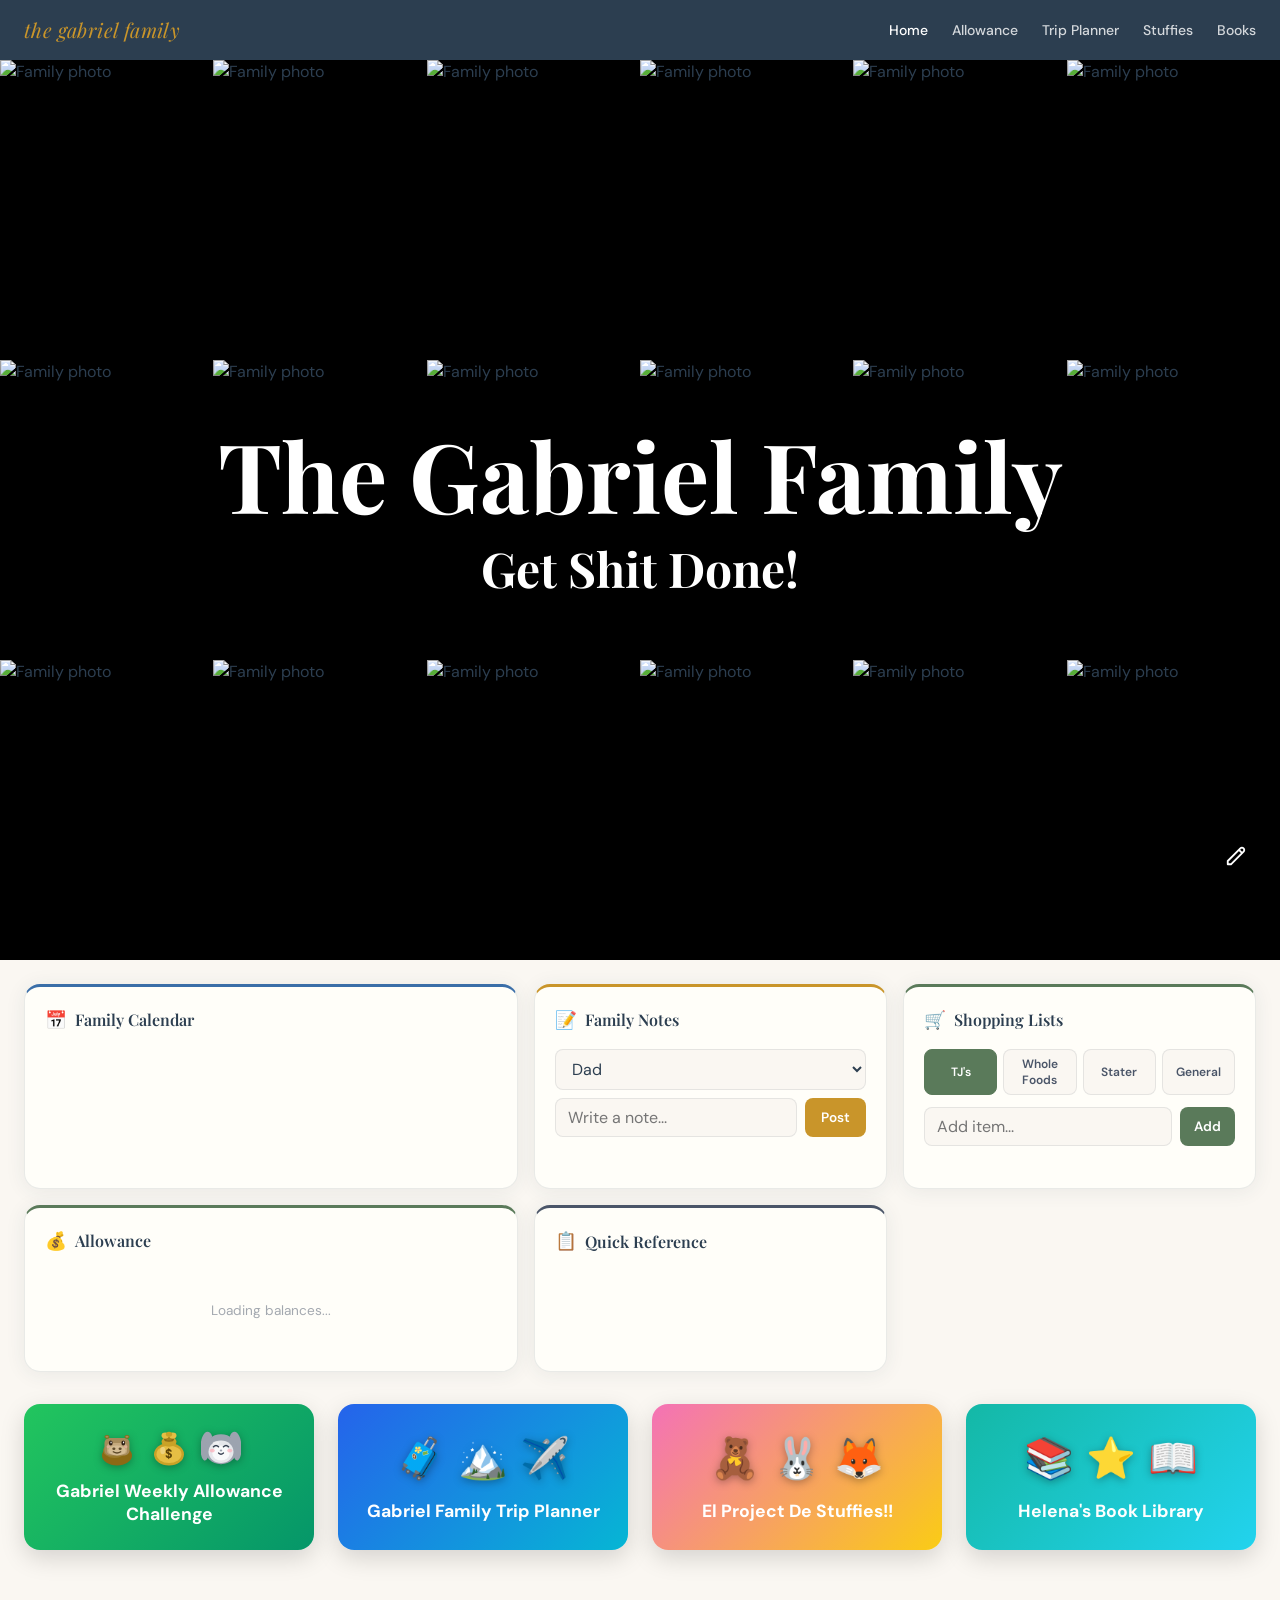
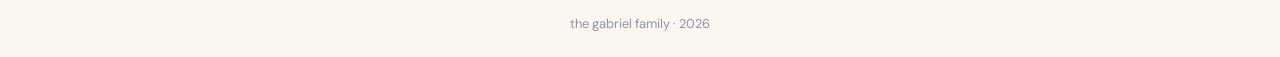
==== commit 6ec4898d: "Shopping: General list, Full List adding with store dropdown; notes delete visible; hub homepage - A" ====
--- a/hub.html
+++ b/hub.html
@@ -3,13 +3,17 @@
 <head>
     <meta charset="UTF-8">
     <meta name="viewport" content="width=device-width, initial-scale=1.0">
+    <meta http-equiv="Cache-Control" content="no-cache, no-store, must-revalidate">
+    <meta http-equiv="Pragma" content="no-cache">
+    <meta http-equiv="Expires" content="0">
     <title>Gabriel Family Hub</title>
     <link rel="preconnect" href="https://fonts.googleapis.com">
     <link rel="preconnect" href="https://fonts.gstatic.com" crossorigin>
     <link href="https://fonts.googleapis.com/css2?family=Playfair+Display:ital,wght@0,400;0,600;0,700;1,400&family=DM+Sans:wght@400;500;600;700&display=swap" rel="stylesheet">
-    <link rel="stylesheet" href="hub.css">
+    <link rel="stylesheet" href="hub.css?v=3">
     <script src="https://www.gstatic.com/firebasejs/10.7.1/firebase-app-compat.js"></script>
     <script src="https://www.gstatic.com/firebasejs/10.7.1/firebase-database-compat.js"></script>
+    <script src="https://www.gstatic.com/firebasejs/10.7.1/firebase-auth-compat.js"></script>
     <script src="https://www.gstatic.com/firebasejs/10.7.1/firebase-storage-compat.js"></script>
 </head>
 <body>
@@ -83,7 +87,7 @@
                         <span class="widget-icon">📝</span>
                         <h2 class="widget-title">Family Notes</h2>
                     </div>
-                    <span class="widget-action">Add →</span>
+                    <a href="/notes.html" class="widget-action">Add →</a>
                 </div>
                 <div class="widget-body">
                     <div class="notes-form">
@@ -109,13 +113,14 @@
                         <span class="widget-icon">🛒</span>
                         <h2 class="widget-title">Shopping Lists</h2>
                     </div>
-                    <span class="widget-action">View →</span>
+                    <a href="/shopping.html" class="widget-action">View →</a>
                 </div>
                 <div class="widget-body">
                     <div class="shop-tabs">
-                        <button class="shop-tab active" data-store="traderjoes">Trader Joe's</button>
+                        <button class="shop-tab active" data-store="traderjoes">TJ's</button>
                         <button class="shop-tab" data-store="wholefoods">Whole Foods</button>
                         <button class="shop-tab" data-store="stater">Stater</button>
+                        <button class="shop-tab" data-store="general">General</button>
                     </div>
                     <div class="shop-add-row">
                         <input type="text" id="shop-input" class="shop-input" placeholder="Add item...">
@@ -266,6 +271,6 @@
     <!-- Hidden file input for photo uploads -->
     <input type="file" id="photoFileInput" accept="image/*" style="display:none" />
 
-    <script src="hub.js"></script>
+    <script src="hub.js?v=3"></script>
 </body>
 </html>
--- a/hub.css
+++ b/hub.css
@@ -574,10 +574,24 @@
     color: var(--slate);
 }
 
-.allowance-kid-balance {
-    font-size: 1.3rem;
-    font-weight: 700;
+.allowance-kid-amounts {
+    text-align: right;
+}
+
+.allowance-week {
+    font-size: 1.05rem;
+    color: var(--slate);
+}
+
+.allowance-week strong {
     color: var(--sage);
+    font-size: 1.15rem;
+}
+
+.allowance-year {
+    font-size: 0.75rem;
+    color: #999;
+    margin-top: 2px;
 }
 
 /* --- Shopping Widget --- */
@@ -832,14 +846,10 @@
     color: var(--slate-light);
     font-size: 1rem;
     cursor: pointer;
-    opacity: 0;
+    opacity: 0.5;
     transition: opacity 0.15s;
     padding: 0 4px;
     flex-shrink: 0;
-}
-
-.note-item:hover .note-delete {
-    opacity: 0.5;
 }
 
 .note-delete:hover {
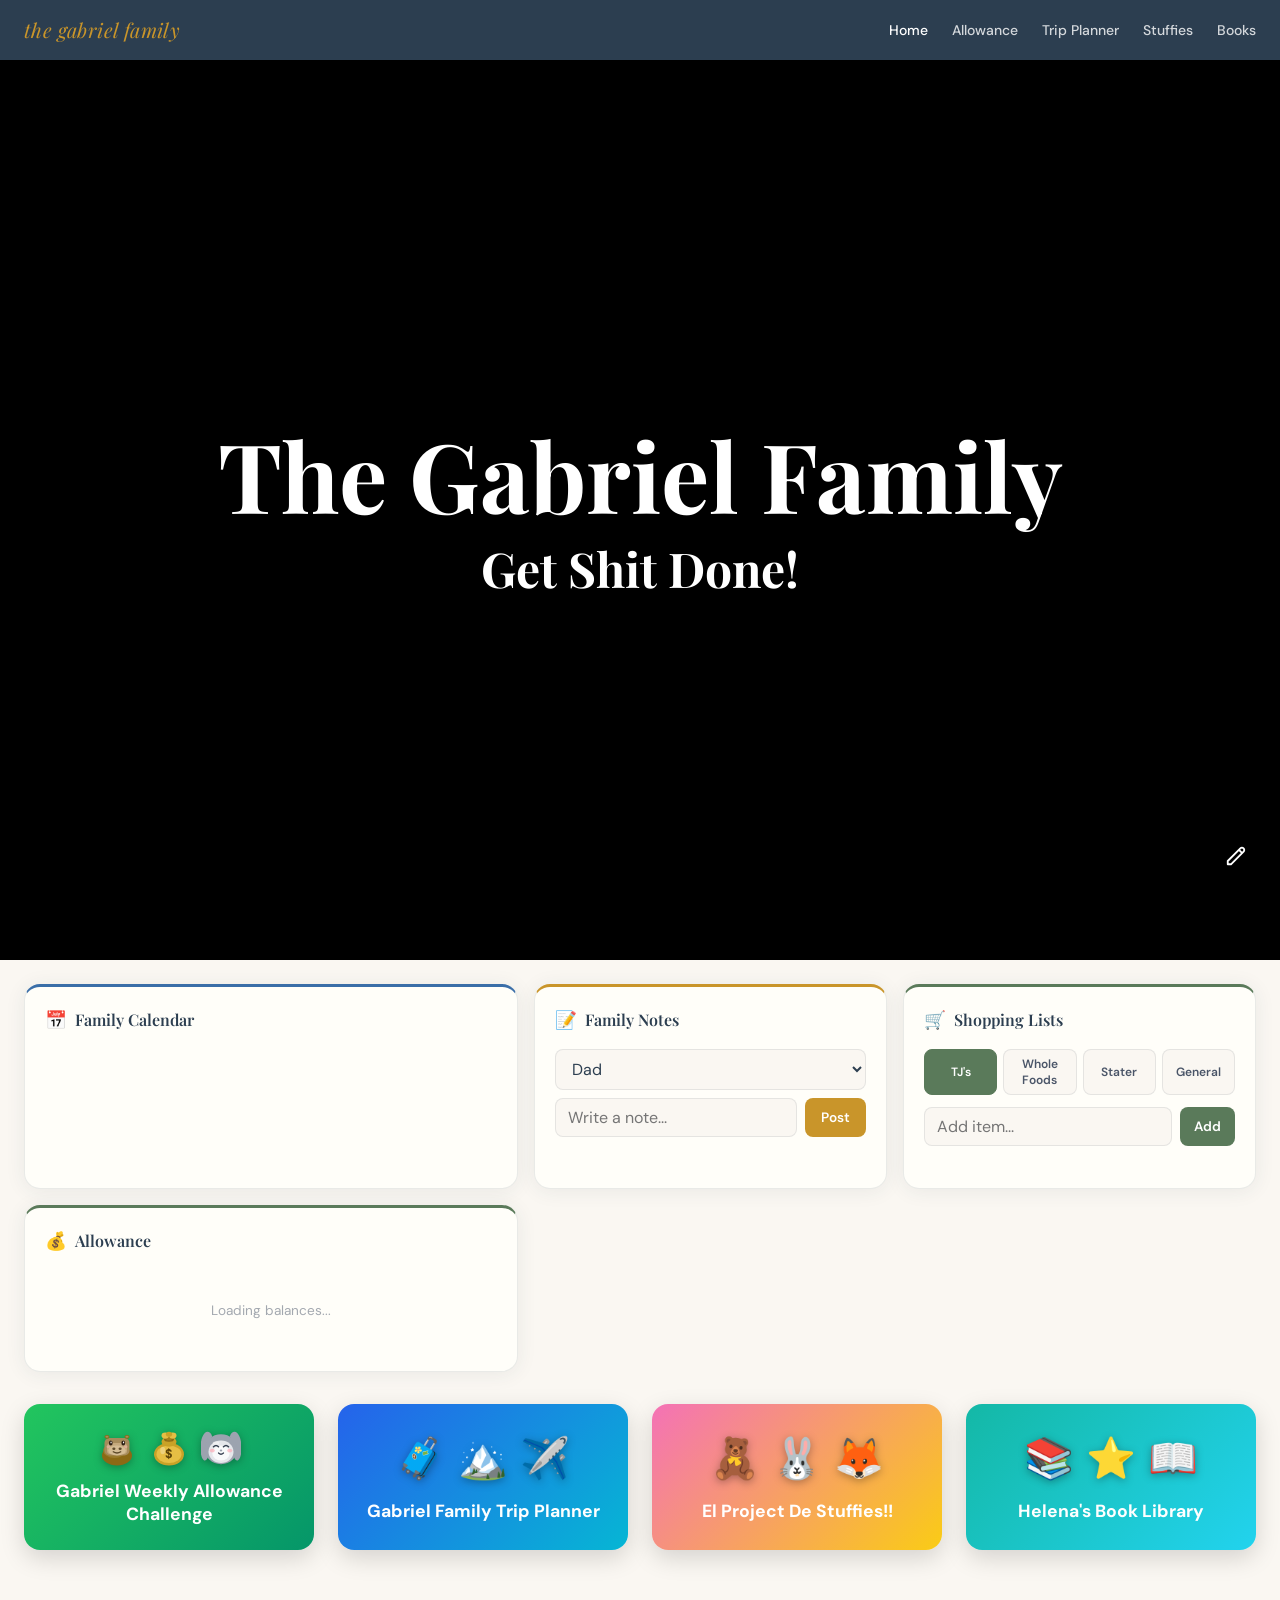
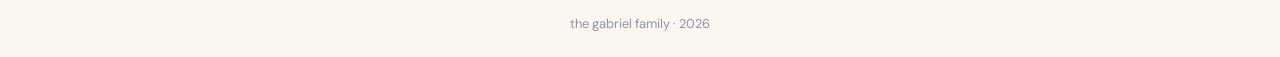
==== commit db9f8c45: "Optimize photo loading, hide Quick Reference widget - Use imgur 640px thumbnails instead of full-siz" ====
--- a/hub.html
+++ b/hub.html
@@ -9,8 +9,10 @@
     <title>Gabriel Family Hub</title>
     <link rel="preconnect" href="https://fonts.googleapis.com">
     <link rel="preconnect" href="https://fonts.gstatic.com" crossorigin>
+    <link rel="preconnect" href="https://i.imgur.com">
+    <link rel="preconnect" href="https://firebasestorage.googleapis.com">
     <link href="https://fonts.googleapis.com/css2?family=Playfair+Display:ital,wght@0,400;0,600;0,700;1,400&family=DM+Sans:wght@400;500;600;700&display=swap" rel="stylesheet">
-    <link rel="stylesheet" href="hub.css?v=3">
+    <link rel="stylesheet" href="hub.css?v=4">
     <script src="https://www.gstatic.com/firebasejs/10.7.1/firebase-app-compat.js"></script>
     <script src="https://www.gstatic.com/firebasejs/10.7.1/firebase-database-compat.js"></script>
     <script src="https://www.gstatic.com/firebasejs/10.7.1/firebase-auth-compat.js"></script>
@@ -35,24 +37,24 @@
     <!-- Photo Grid Hero -->
     <section class="photo-hero">
         <div class="photo-grid" id="photoGrid">
-        <div class="photo-grid-item"><img src="https://i.imgur.com/hs554rR.jpeg" alt="Family photo" loading="lazy"><div class="photo-caption"></div></div>
-        <div class="photo-grid-item"><img src="https://i.imgur.com/UxW60hx.jpeg" alt="Family photo" loading="lazy"><div class="photo-caption"></div></div>
-        <div class="photo-grid-item"><img src="https://i.imgur.com/bVp8I7u.jpeg" alt="Family photo" loading="lazy"><div class="photo-caption"></div></div>
-        <div class="photo-grid-item"><img src="https://i.imgur.com/3QiGgLa.jpeg" alt="Family photo" loading="lazy"><div class="photo-caption"></div></div>
-        <div class="photo-grid-item"><img src="https://i.imgur.com/uPMRhnF.jpeg" alt="Family photo" loading="lazy"><div class="photo-caption"></div></div>
-        <div class="photo-grid-item"><img src="https://i.imgur.com/1Nb2UMs.jpeg" alt="Family photo" loading="lazy"><div class="photo-caption"></div></div>
-        <div class="photo-grid-item"><img src="https://i.imgur.com/p9E9lai.jpeg" alt="Family photo" loading="lazy"><div class="photo-caption"></div></div>
-        <div class="photo-grid-item"><img src="https://i.imgur.com/K3nSDpT.jpeg" alt="Family photo" loading="lazy"><div class="photo-caption"></div></div>
-        <div class="photo-grid-item"><img src="https://i.imgur.com/9d0xZsc.jpeg" alt="Family photo" loading="lazy"><div class="photo-caption"></div></div>
-        <div class="photo-grid-item"><img src="https://i.imgur.com/GFf8aZe.jpeg" alt="Family photo" loading="lazy"><div class="photo-caption"></div></div>
-        <div class="photo-grid-item"><img src="https://i.imgur.com/hs554rR.jpeg" alt="Family photo" loading="lazy"><div class="photo-caption"></div></div>
-        <div class="photo-grid-item"><img src="https://i.imgur.com/UxW60hx.jpeg" alt="Family photo" loading="lazy"><div class="photo-caption"></div></div>
-        <div class="photo-grid-item"><img src="https://i.imgur.com/bVp8I7u.jpeg" alt="Family photo" loading="lazy"><div class="photo-caption"></div></div>
-        <div class="photo-grid-item"><img src="https://i.imgur.com/3QiGgLa.jpeg" alt="Family photo" loading="lazy"><div class="photo-caption"></div></div>
-        <div class="photo-grid-item"><img src="https://i.imgur.com/uPMRhnF.jpeg" alt="Family photo" loading="lazy"><div class="photo-caption"></div></div>
-        <div class="photo-grid-item"><img src="https://i.imgur.com/1Nb2UMs.jpeg" alt="Family photo" loading="lazy"><div class="photo-caption"></div></div>
-        <div class="photo-grid-item"><img src="https://i.imgur.com/p9E9lai.jpeg" alt="Family photo" loading="lazy"><div class="photo-caption"></div></div>
-        <div class="photo-grid-item"><img src="https://i.imgur.com/K3nSDpT.jpeg" alt="Family photo" loading="lazy"><div class="photo-caption"></div></div>
+        <div class="photo-grid-item"><img src="https://i.imgur.com/hs554rRl.jpeg" alt="Family photo" decoding="async"><div class="photo-caption"></div></div>
+        <div class="photo-grid-item"><img src="https://i.imgur.com/UxW60hxl.jpeg" alt="Family photo" decoding="async"><div class="photo-caption"></div></div>
+        <div class="photo-grid-item"><img src="https://i.imgur.com/bVp8I7ul.jpeg" alt="Family photo" decoding="async"><div class="photo-caption"></div></div>
+        <div class="photo-grid-item"><img src="https://i.imgur.com/3QiGgLal.jpeg" alt="Family photo" decoding="async"><div class="photo-caption"></div></div>
+        <div class="photo-grid-item"><img src="https://i.imgur.com/uPMRhnFl.jpeg" alt="Family photo" decoding="async"><div class="photo-caption"></div></div>
+        <div class="photo-grid-item"><img src="https://i.imgur.com/1Nb2UMsl.jpeg" alt="Family photo" decoding="async"><div class="photo-caption"></div></div>
+        <div class="photo-grid-item"><img src="https://i.imgur.com/p9E9lail.jpeg" alt="Family photo" decoding="async"><div class="photo-caption"></div></div>
+        <div class="photo-grid-item"><img src="https://i.imgur.com/K3nSDpTl.jpeg" alt="Family photo" decoding="async"><div class="photo-caption"></div></div>
+        <div class="photo-grid-item"><img src="https://i.imgur.com/9d0xZscl.jpeg" alt="Family photo" decoding="async"><div class="photo-caption"></div></div>
+        <div class="photo-grid-item"><img src="https://i.imgur.com/GFf8aZel.jpeg" alt="Family photo" decoding="async"><div class="photo-caption"></div></div>
+        <div class="photo-grid-item"><img src="https://i.imgur.com/hs554rRl.jpeg" alt="Family photo" decoding="async"><div class="photo-caption"></div></div>
+        <div class="photo-grid-item"><img src="https://i.imgur.com/UxW60hxl.jpeg" alt="Family photo" decoding="async"><div class="photo-caption"></div></div>
+        <div class="photo-grid-item"><img src="https://i.imgur.com/bVp8I7ul.jpeg" alt="Family photo" decoding="async"><div class="photo-caption"></div></div>
+        <div class="photo-grid-item"><img src="https://i.imgur.com/3QiGgLal.jpeg" alt="Family photo" decoding="async"><div class="photo-caption"></div></div>
+        <div class="photo-grid-item"><img src="https://i.imgur.com/uPMRhnFl.jpeg" alt="Family photo" decoding="async"><div class="photo-caption"></div></div>
+        <div class="photo-grid-item"><img src="https://i.imgur.com/1Nb2UMsl.jpeg" alt="Family photo" decoding="async"><div class="photo-caption"></div></div>
+        <div class="photo-grid-item"><img src="https://i.imgur.com/p9E9lail.jpeg" alt="Family photo" decoding="async"><div class="photo-caption"></div></div>
+        <div class="photo-grid-item"><img src="https://i.imgur.com/K3nSDpTl.jpeg" alt="Family photo" decoding="async"><div class="photo-caption"></div></div>
         </div>
         <div class="photo-hero-text">
             <h1 class="photo-hero-title">The Gabriel Family</h1>
@@ -147,7 +149,8 @@
                 </div>
             </div>
 
-            <!-- Quick Reference Widget -->
+            <!-- Quick Reference Widget (hidden for now) -->
+            <!--
             <div class="widget widget-quickref" id="widget-quickref">
                 <div class="widget-header">
                     <div class="widget-title-group">
@@ -160,6 +163,7 @@
                     <div class="quickref-list" id="quickref-list"></div>
                 </div>
             </div>
+            -->
 
         </div>
     </main>
@@ -271,6 +275,6 @@
     <!-- Hidden file input for photo uploads -->
     <input type="file" id="photoFileInput" accept="image/*" style="display:none" />
 
-    <script src="hub.js?v=3"></script>
+    <script src="hub.js?v=5"></script>
 </body>
 </html>
--- a/hub.css
+++ b/hub.css
@@ -142,7 +142,12 @@
     height: 100%;
     object-fit: cover;
     display: block;
-    transition: transform 0.3s, filter 0.3s;
+    transition: transform 0.3s, filter 0.3s, opacity 0.4s;
+    opacity: 0;
+}
+
+.photo-grid-item img.loaded {
+    opacity: 1;
 }
 
 .photo-grid-item:hover img {
@@ -1105,6 +1110,10 @@
 @media (max-width: 600px) {
     .photo-grid {
         grid-template-columns: repeat(3, 1fr);
+    }
+
+    .photo-grid-item:nth-child(n+13) {
+        display: none;
     }
 
     .widget-grid {
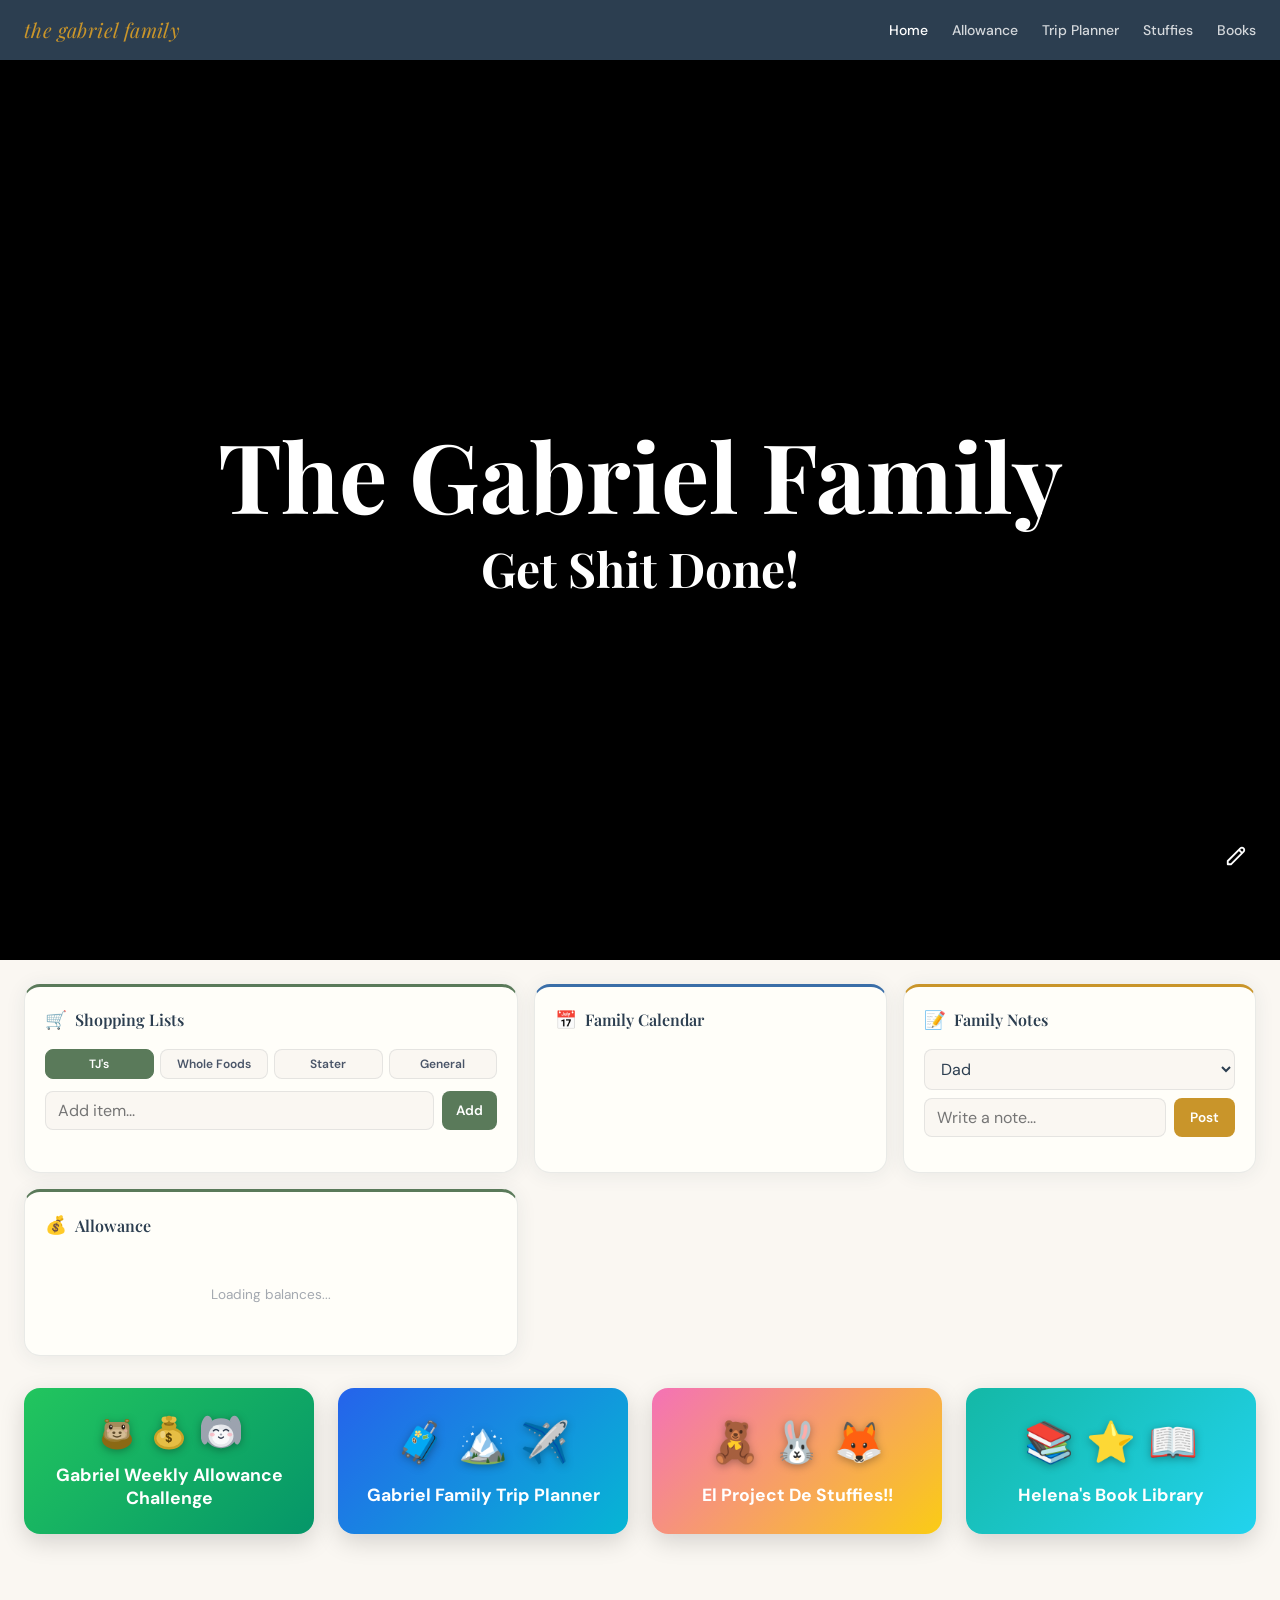
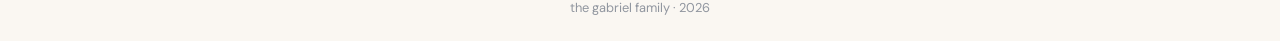
==== commit 9b5bcb60: "Move Shopping List widget to first position for mobile priority Co-Authored-By: Claude Opus 4.6 <nor" ====
--- a/hub.html
+++ b/hub.html
@@ -66,6 +66,31 @@
     <main class="widget-grid-container">
         <div class="widget-grid">
 
+            <!-- Shopping Widget -->
+            <div class="widget widget-shopping" id="widget-shopping">
+                <div class="widget-header">
+                    <div class="widget-title-group">
+                        <span class="widget-icon">🛒</span>
+                        <h2 class="widget-title">Shopping Lists</h2>
+                    </div>
+                    <a href="/shopping.html" class="widget-action">View →</a>
+                </div>
+                <div class="widget-body">
+                    <div class="shop-tabs">
+                        <button class="shop-tab active" data-store="traderjoes">TJ's</button>
+                        <button class="shop-tab" data-store="wholefoods">Whole Foods</button>
+                        <button class="shop-tab" data-store="stater">Stater</button>
+                        <button class="shop-tab" data-store="general">General</button>
+                    </div>
+                    <div class="shop-add-row">
+                        <input type="text" id="shop-input" class="shop-input" placeholder="Add item...">
+                        <button id="shop-add-btn" class="shop-add-btn">Add</button>
+                    </div>
+                    <div class="shop-list" id="shop-list"></div>
+                    <div class="shop-footer" id="shop-footer"></div>
+                </div>
+            </div>
+
             <!-- Calendar Widget -->
             <div class="widget widget-calendar" id="widget-calendar">
                 <div class="widget-header">
@@ -105,31 +130,6 @@
                         </div>
                     </div>
                     <div class="notes-list" id="notes-list"></div>
-                </div>
-            </div>
-
-            <!-- Shopping Widget -->
-            <div class="widget widget-shopping" id="widget-shopping">
-                <div class="widget-header">
-                    <div class="widget-title-group">
-                        <span class="widget-icon">🛒</span>
-                        <h2 class="widget-title">Shopping Lists</h2>
-                    </div>
-                    <a href="/shopping.html" class="widget-action">View →</a>
-                </div>
-                <div class="widget-body">
-                    <div class="shop-tabs">
-                        <button class="shop-tab active" data-store="traderjoes">TJ's</button>
-                        <button class="shop-tab" data-store="wholefoods">Whole Foods</button>
-                        <button class="shop-tab" data-store="stater">Stater</button>
-                        <button class="shop-tab" data-store="general">General</button>
-                    </div>
-                    <div class="shop-add-row">
-                        <input type="text" id="shop-input" class="shop-input" placeholder="Add item...">
-                        <button id="shop-add-btn" class="shop-add-btn">Add</button>
-                    </div>
-                    <div class="shop-list" id="shop-list"></div>
-                    <div class="shop-footer" id="shop-footer"></div>
                 </div>
             </div>
 
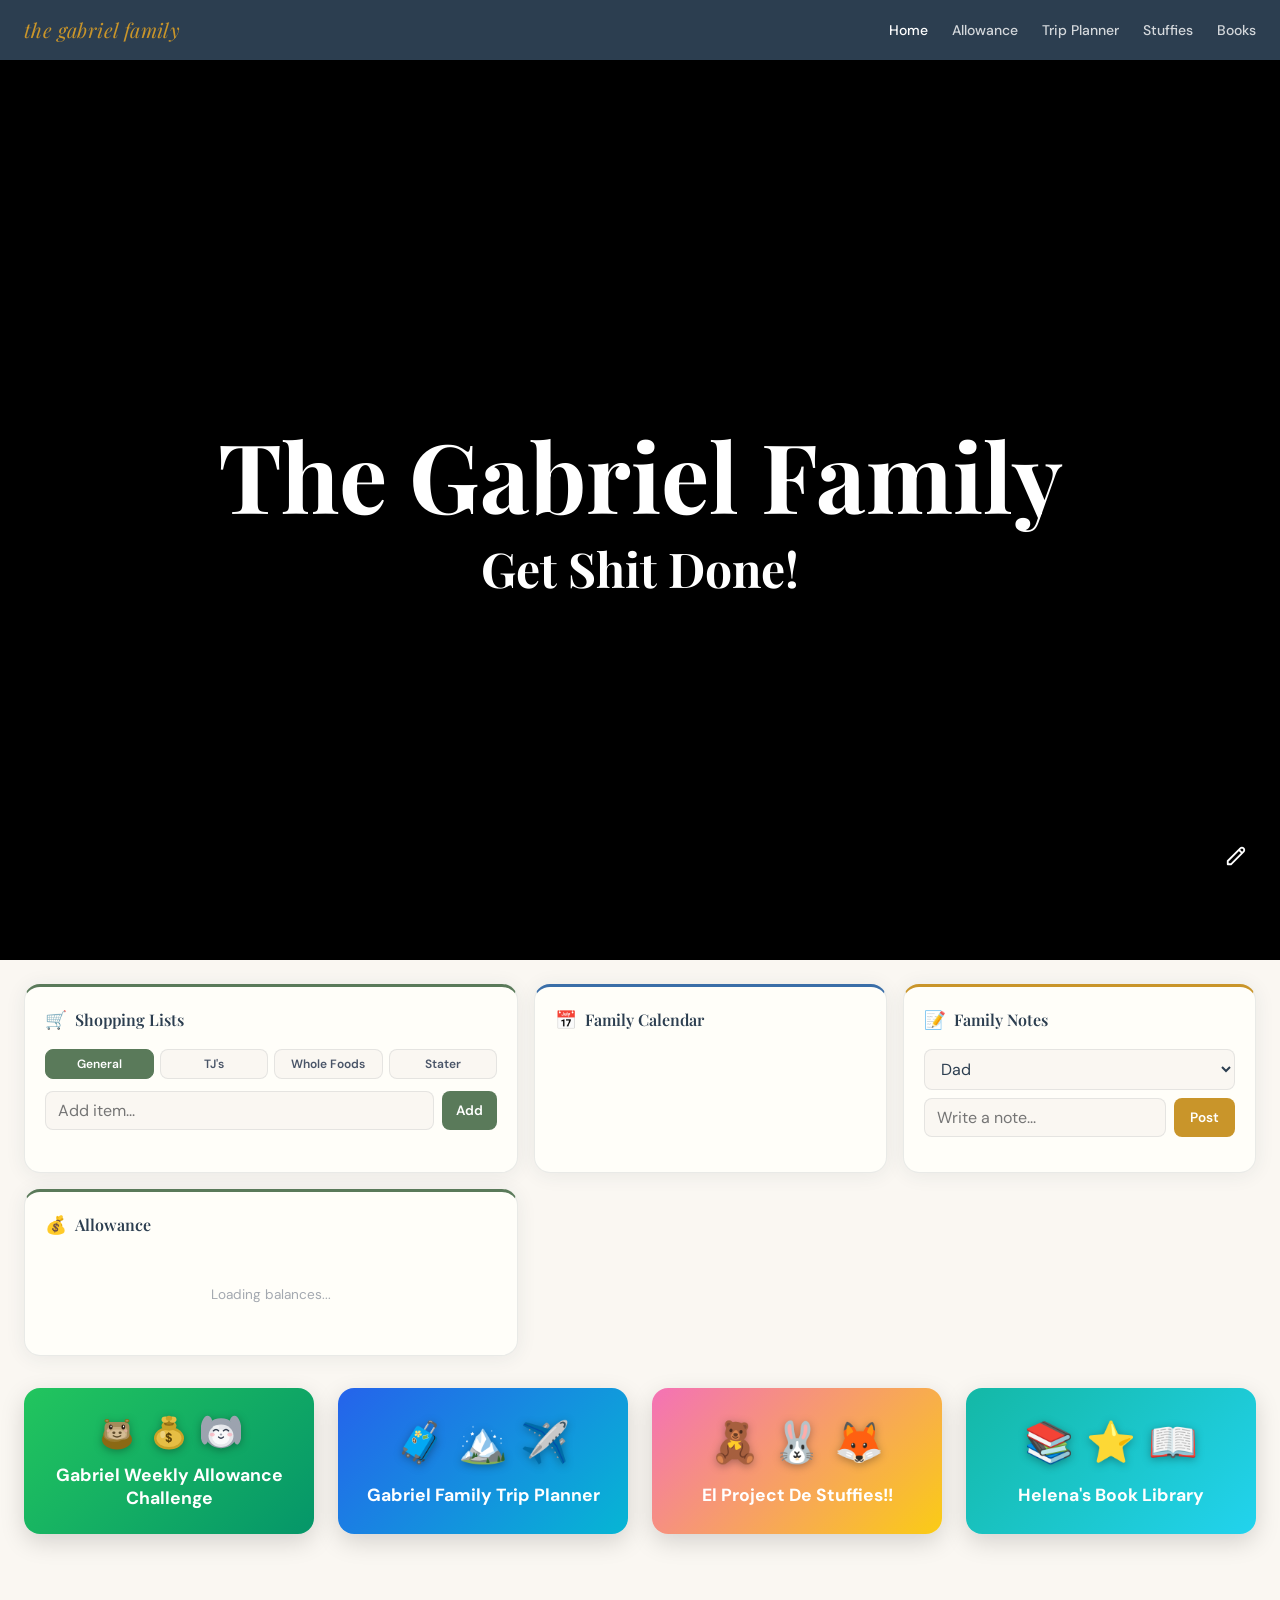
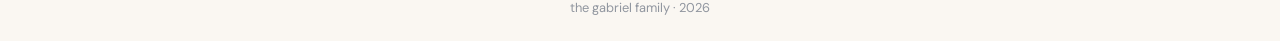
==== commit 9b5aad51: "Make General the default shopping tab and prevent mobile keyboard auto-open - General is now the fir" ====
--- a/hub.html
+++ b/hub.html
@@ -77,10 +77,10 @@
                 </div>
                 <div class="widget-body">
                     <div class="shop-tabs">
-                        <button class="shop-tab active" data-store="traderjoes">TJ's</button>
+                        <button class="shop-tab active" data-store="general">General</button>
+                        <button class="shop-tab" data-store="traderjoes">TJ's</button>
                         <button class="shop-tab" data-store="wholefoods">Whole Foods</button>
                         <button class="shop-tab" data-store="stater">Stater</button>
-                        <button class="shop-tab" data-store="general">General</button>
                     </div>
                     <div class="shop-add-row">
                         <input type="text" id="shop-input" class="shop-input" placeholder="Add item...">
